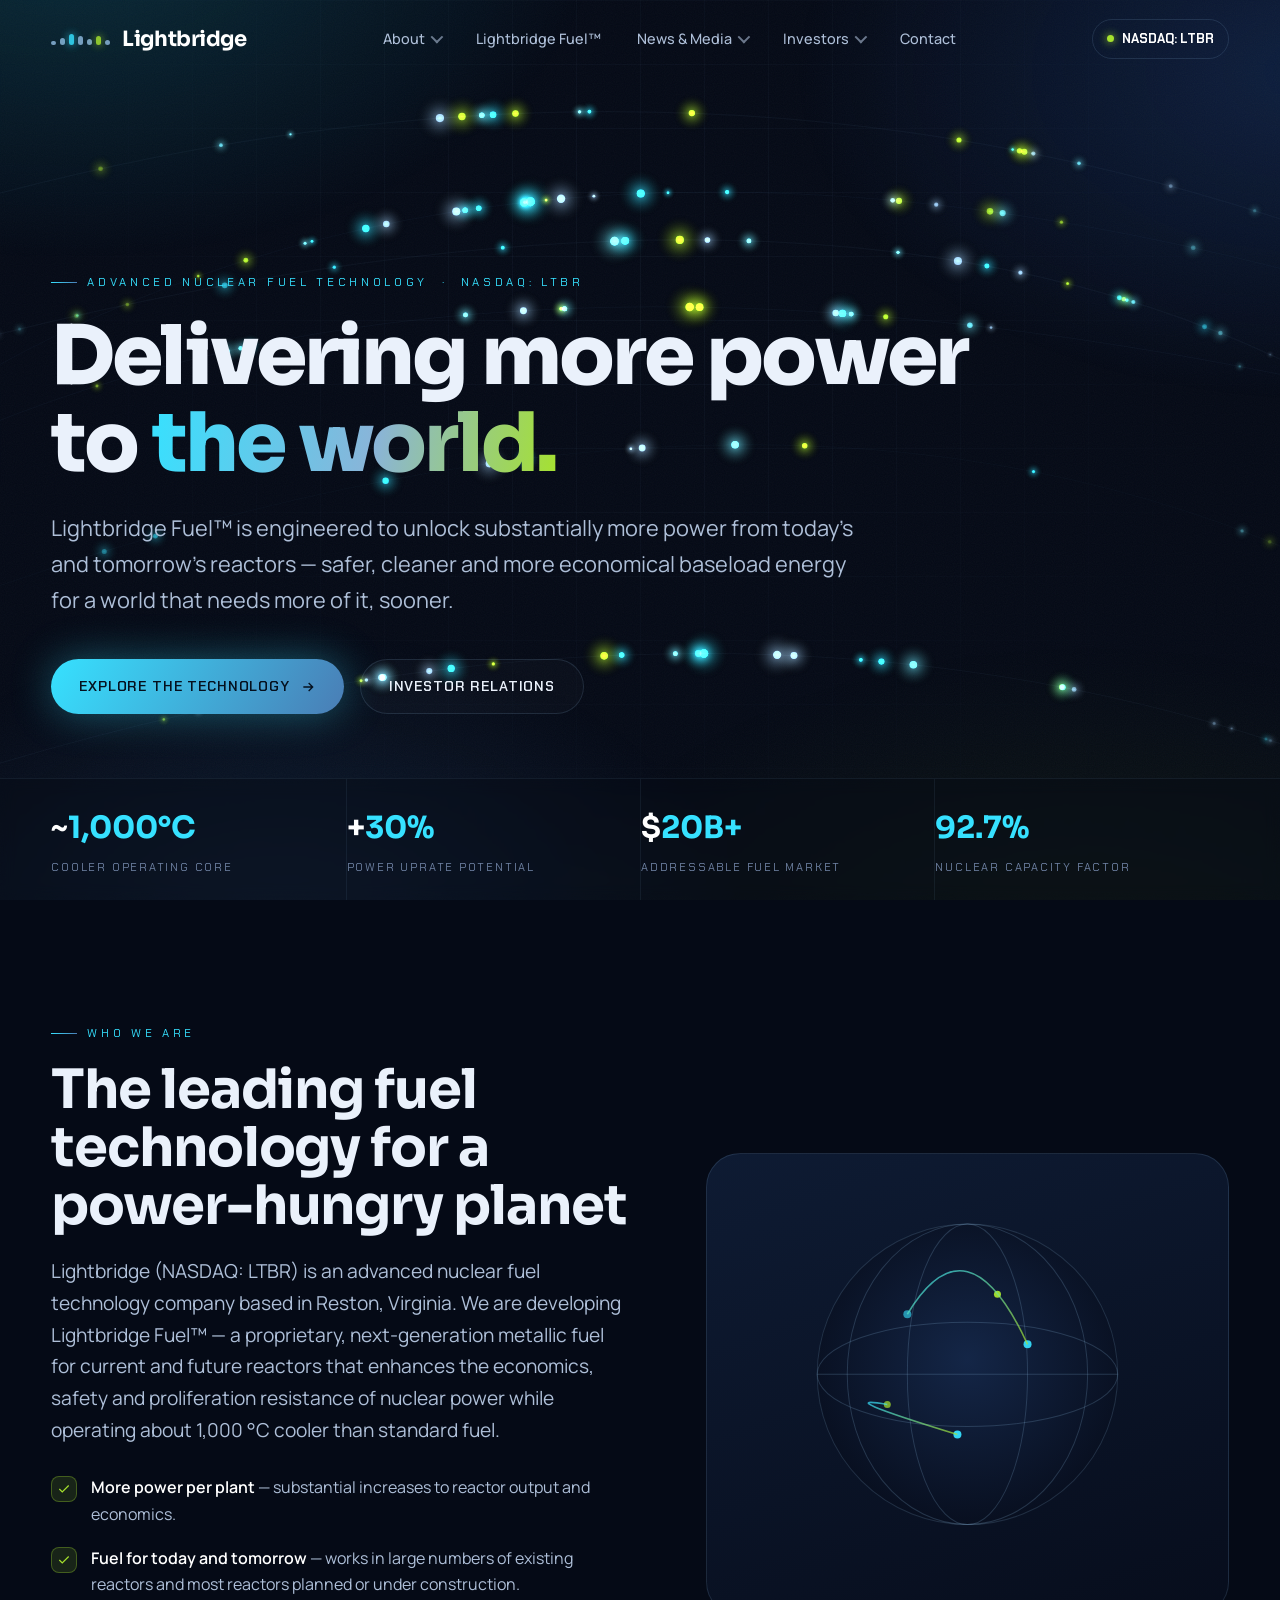
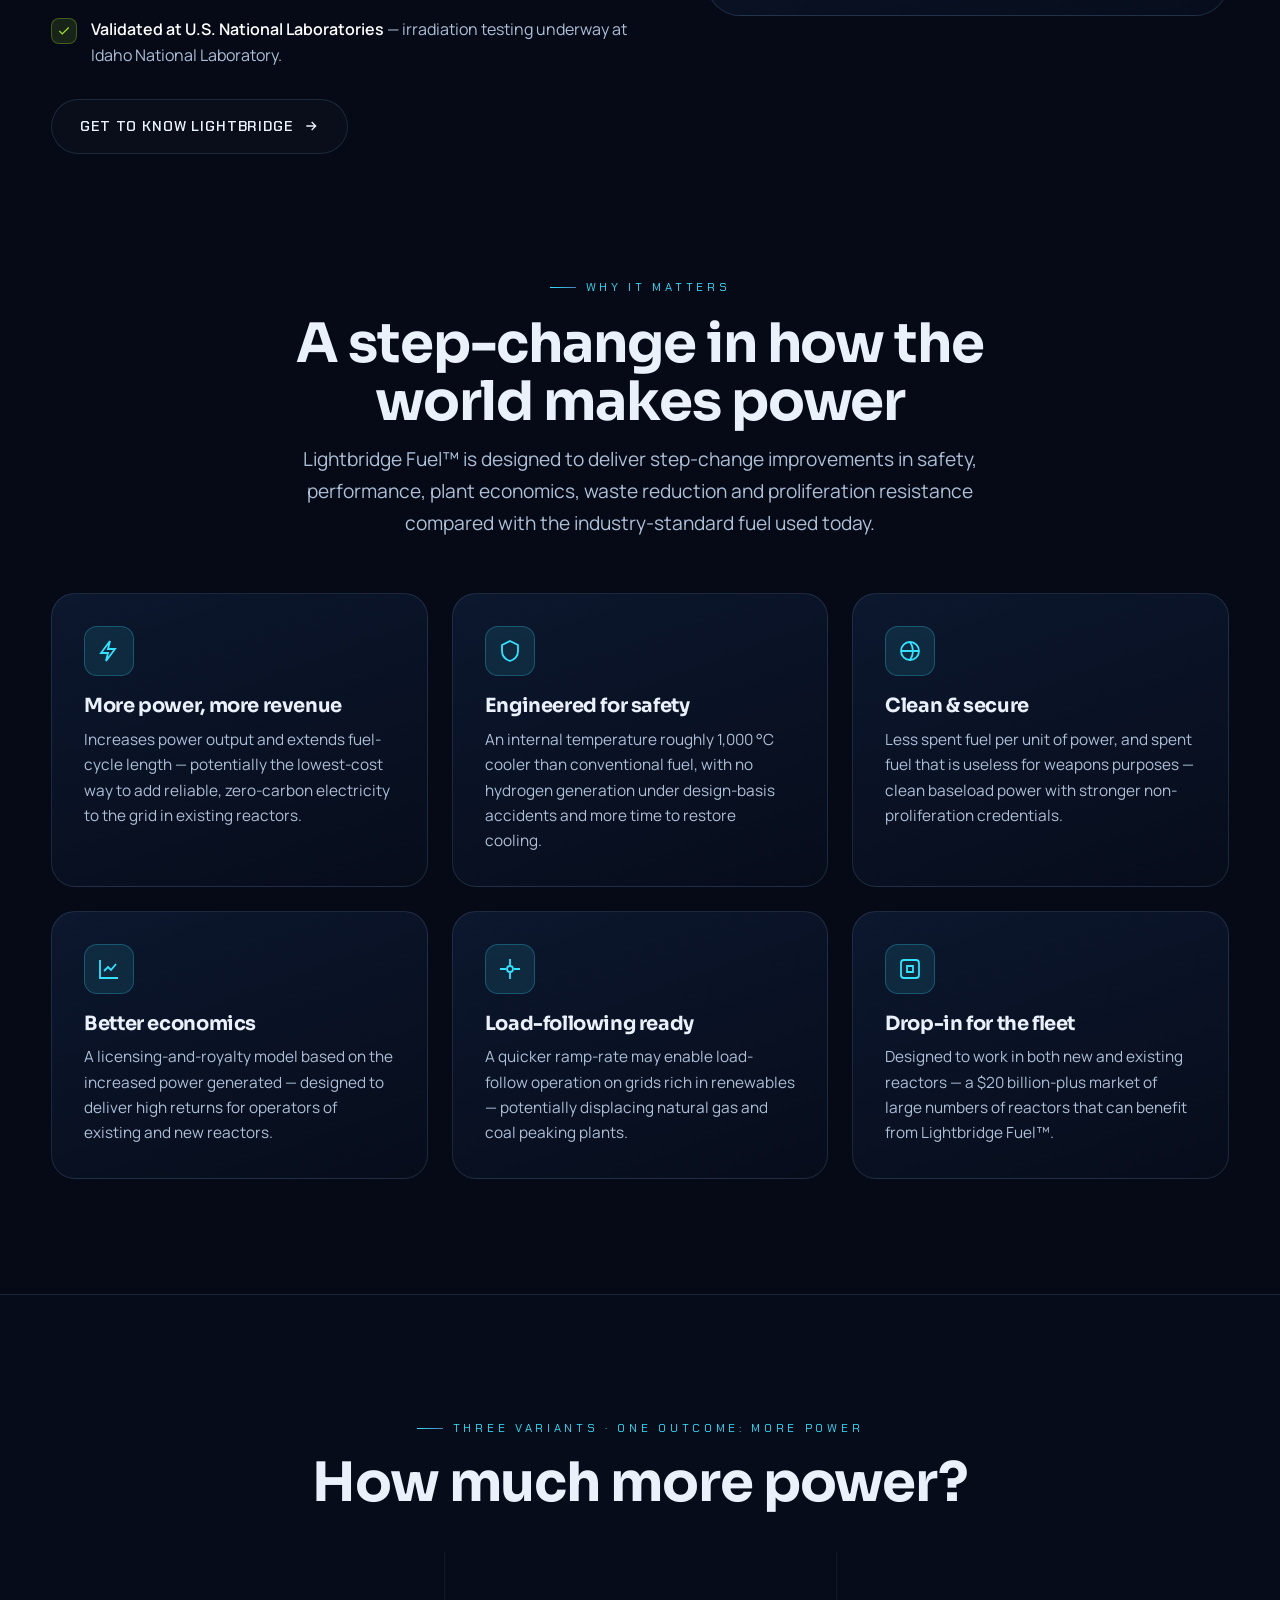
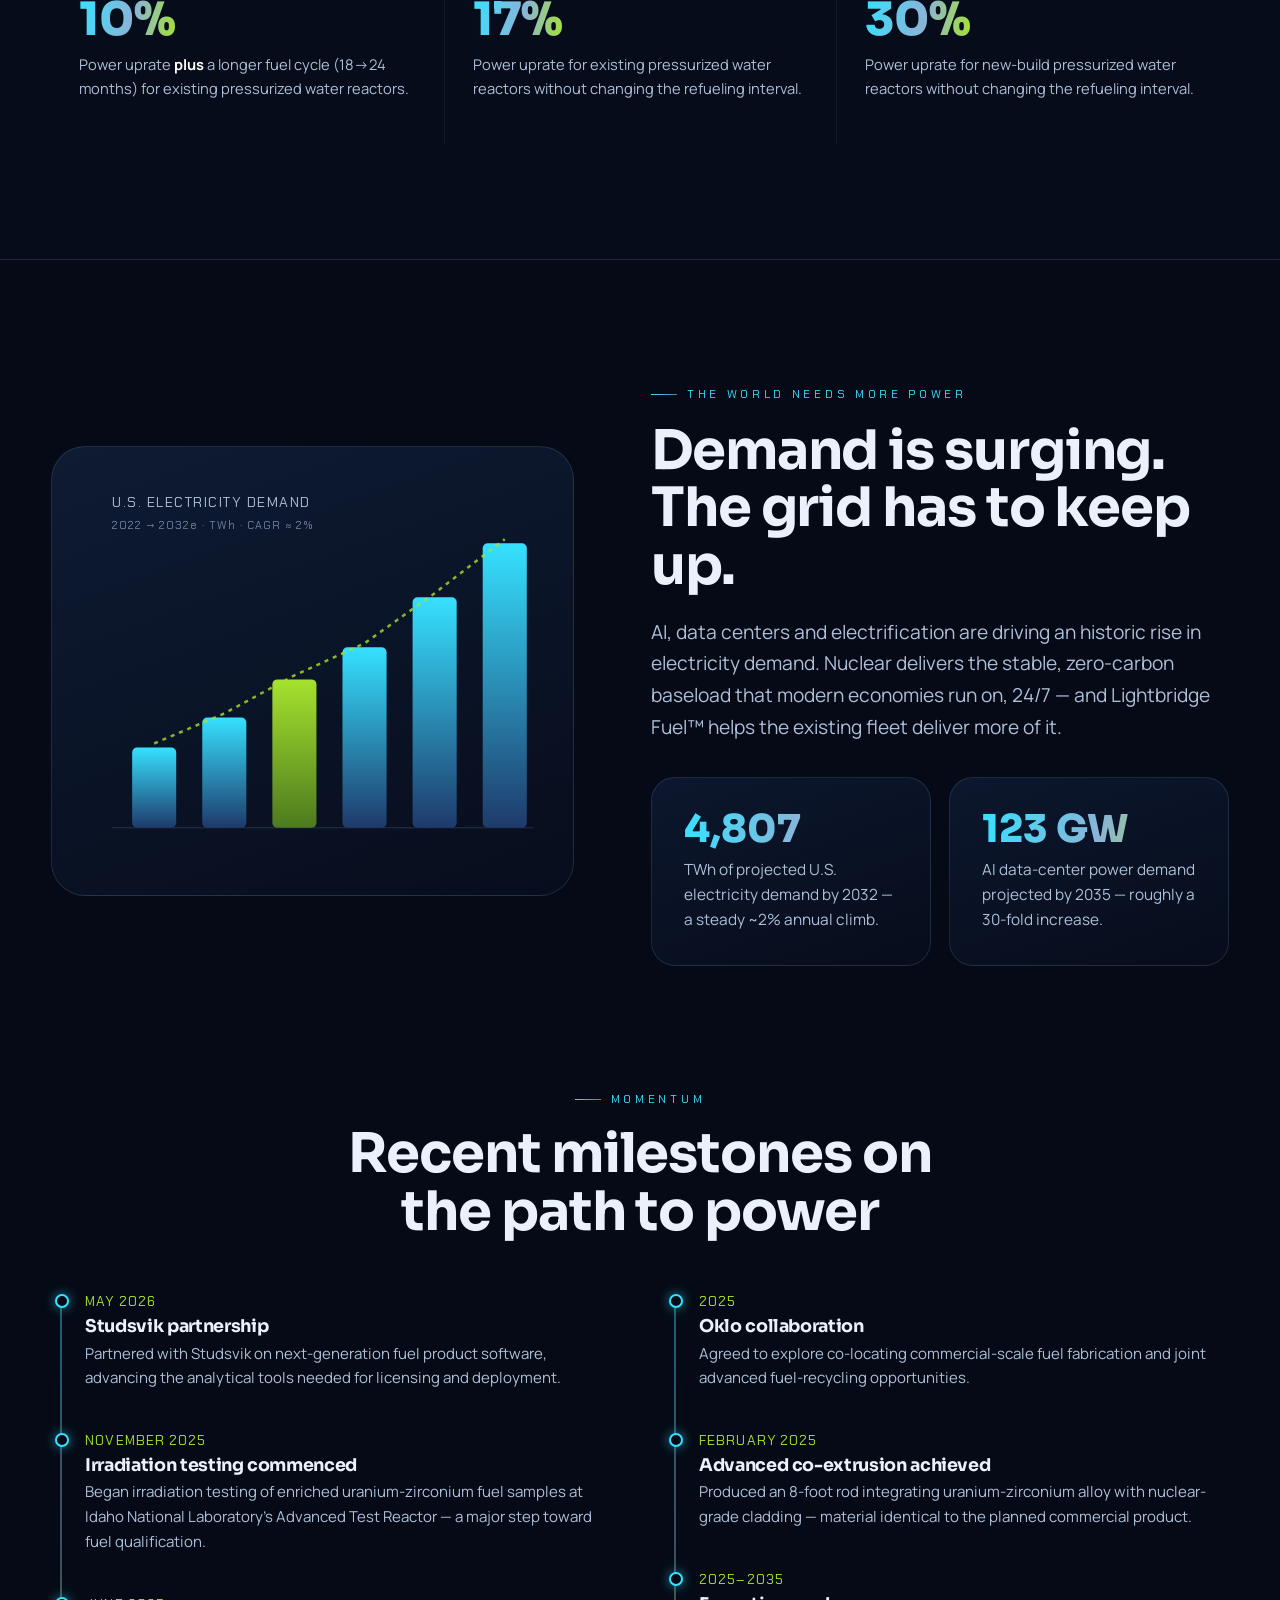
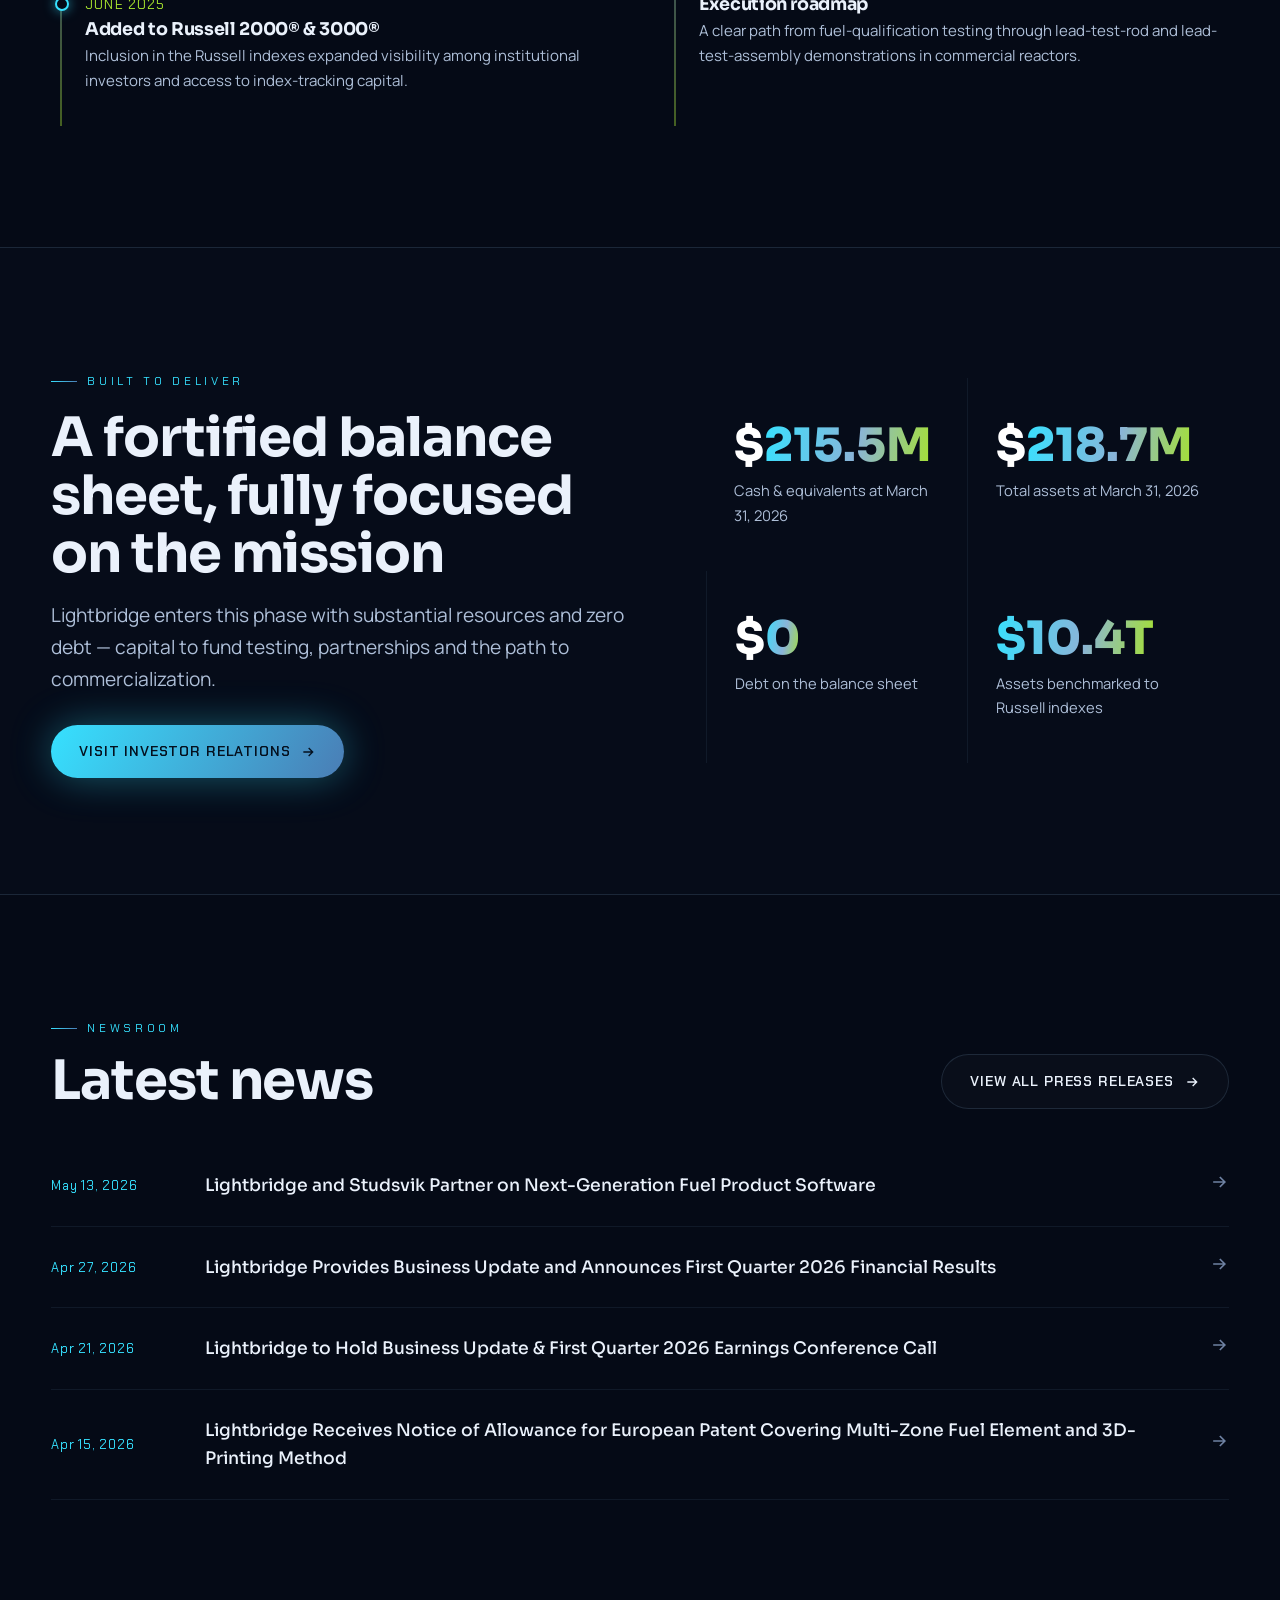
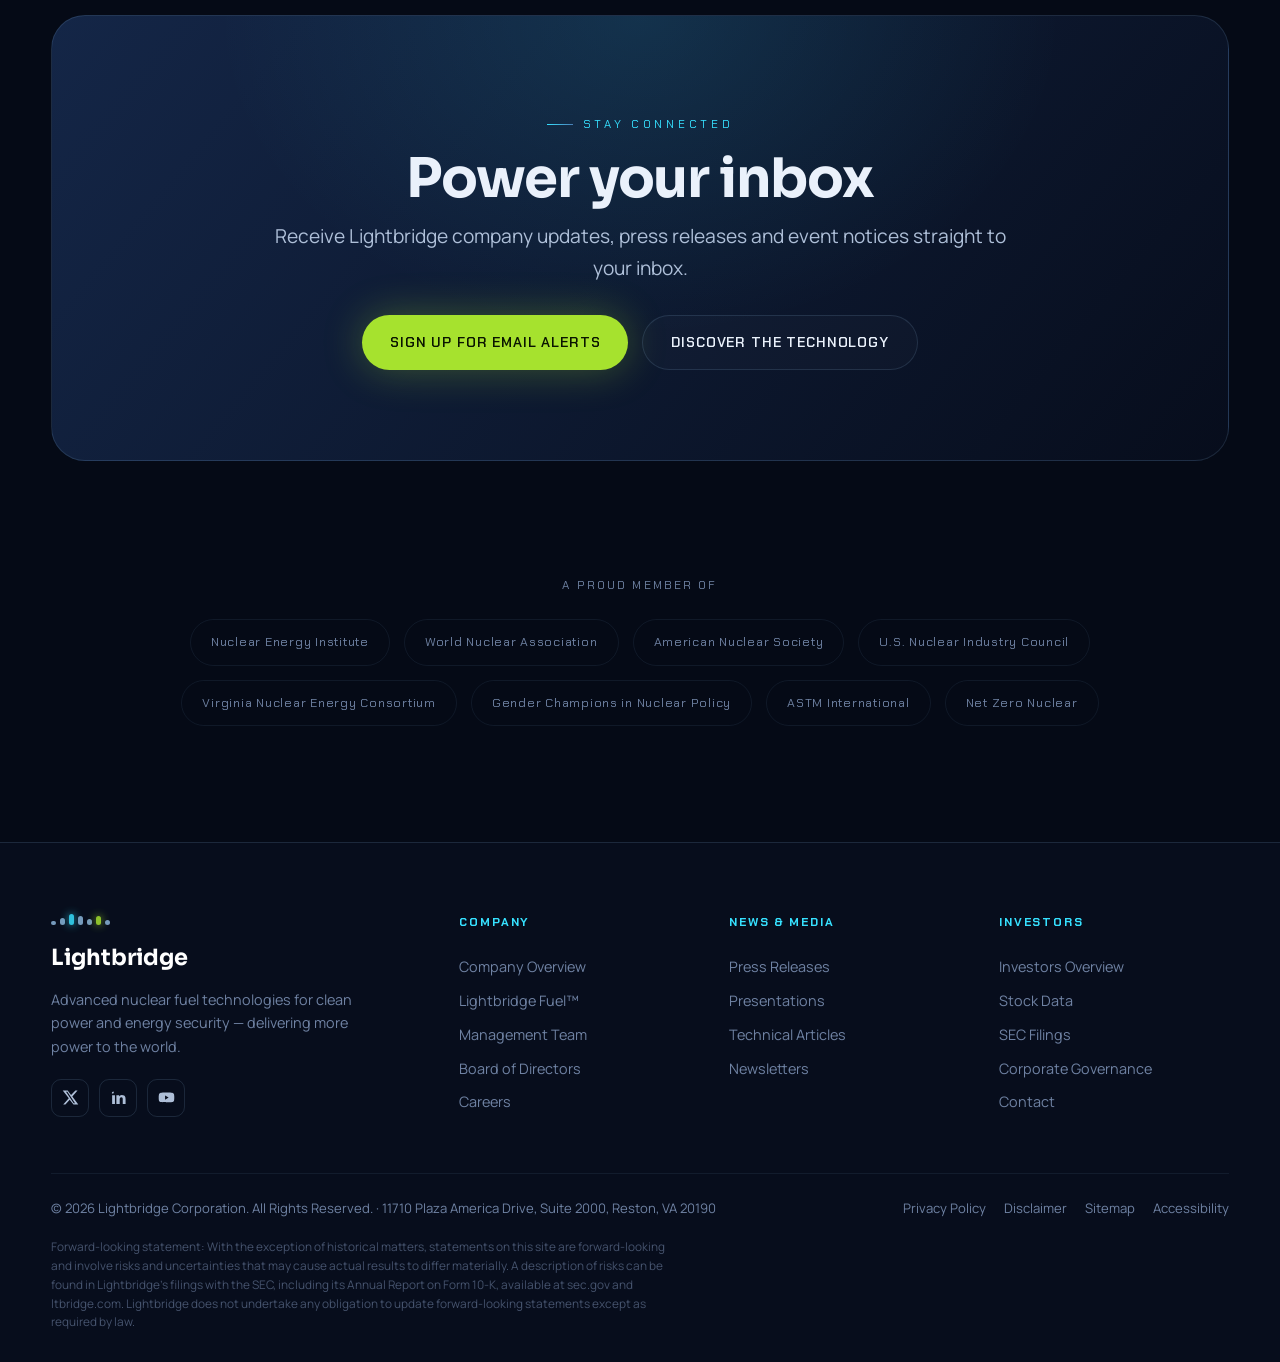
==== index.html @ 24e2cfeb "Add files via upload" ====
<!DOCTYPE html>
<html lang="en">
<head>
<meta charset="UTF-8">
<meta name="viewport" content="width=device-width, initial-scale=1.0">
<title>Lightbridge Corporation (NASDAQ: LTBR) — Delivering More Power to the World</title>
<meta name="description" content="Lightbridge is pioneering advanced nuclear fuel technology that delivers more power, safely and economically — bringing reliable, zero-carbon energy to a power-hungry world.">
<link rel="stylesheet" href="assets/css/style.css">
</head>
<body>
<div class="bg-atmos"></div><div class="grain"></div>

<!-- ===== HEADER ===== -->
<header class="site-header">
  <div class="shell nav">
    <a class="brand" href="index.html" aria-label="Lightbridge home">
      <span class="mark"><span class="dots"><span></span><span></span><span></span><span></span><span></span><span></span><span></span></span></span>
      <span class="word">Lightbridge</span>
    </a>
    <nav><ul class="menu">
      <li class="has"><span>About <i class="caret"></i></span>
        <div class="dropdown">
          <a href="about.html">Company Overview</a>
          <a href="leadership.html">Management Team</a>
          <a href="leadership.html#board">Board of Directors</a>
          <a href="leadership.html#advisors">Senior Advisors</a>
          <a href="contact.html#careers">Careers</a>
        </div>
      </li>
      <li><a href="lightbridge-fuel.html">Lightbridge&nbsp;Fuel™</a></li>
      <li class="has"><span>News &amp; Media <i class="caret"></i></span>
        <div class="dropdown">
          <a href="news-media.html">Press Releases</a>
          <a href="news-media.html#presentations">Presentations</a>
          <a href="news-media.html#technical">Technical Articles</a>
          <a href="news-media.html#newsletters">Newsletters</a>
          <a href="https://www.youtube.com/@lightbridgecorporation" target="_blank" rel="noopener">Videos</a>
        </div>
      </li>
      <li class="has"><span>Investors <i class="caret"></i></span>
        <div class="dropdown">
          <a href="investors.html">Investors Overview</a>
          <a href="investors.html#news-events">News &amp; Events</a>
          <a href="investors.html#company-info">Company Information</a>
          <a href="investors.html#financials">Financial Information</a>
          <a href="investors.html#stock">Stock Data</a>
          <a href="investors.html#sec">SEC Filings</a>
          <a href="investors.html#faq">FAQ</a>
          <a href="investors.html#governance">Corporate Governance</a>
        </div>
      </li>
      <li><a href="contact.html">Contact</a></li>
    </ul></nav>
    <div class="nav-cta">
      <a class="ticker-pill" href="investors.html#stock"><span class="dot"></span> <b>NASDAQ: LTBR</b></a>
      <button class="burger" aria-label="Menu"><span></span><span></span><span></span></button>
    </div>
  </div>
</header>

<!-- ===== MOBILE DRAWER ===== -->
<div class="drawer">
  <div class="sub">Company</div>
  <a href="about.html">About</a>
  <a href="lightbridge-fuel.html">Lightbridge Fuel™</a>
  <a href="leadership.html">Leadership</a>
  <div class="sub">News &amp; Investors</div>
  <a href="news-media.html">News &amp; Media</a>
  <a href="investors.html">Investors</a>
  <a href="contact.html">Contact</a>
</div>

<!-- ===== HERO ===== -->
<section class="hero">
  <canvas id="energy-canvas"></canvas>
  <div class="shell">
    <div class="hero-content">
      <span class="eyebrow reveal">Advanced Nuclear Fuel Technology &nbsp;·&nbsp; NASDAQ: LTBR</span>
      <h1 class="h-xl reveal" data-d="1">Delivering more power<br>to <span class="grad-text">the world.</span></h1>
      <p class="lead reveal" data-d="2">Lightbridge Fuel™ is engineered to unlock substantially more power from today's and tomorrow's reactors — safer, cleaner and more economical baseload energy for a world that needs more of it, sooner.</p>
      <div class="hero-cta reveal" data-d="3">
        <a class="btn btn-primary" href="lightbridge-fuel.html">Explore the technology
          <svg viewBox="0 0 24 24" fill="none" stroke="currentColor" stroke-width="2"><path d="M5 12h14M13 6l6 6-6 6"/></svg></a>
        <a class="btn btn-ghost" href="investors.html">Investor relations</a>
      </div>
    </div>
  </div>
  <div class="hero-strip">
    <div class="shell">
      <div class="cell reveal"><div class="num">~<span data-count="1000" data-suf="°C">0</span></div><div class="lbl">Cooler operating core</div></div>
      <div class="cell reveal" data-d="1"><div class="num">+<span data-count="30" data-suf="%">0</span></div><div class="lbl">Power uprate potential</div></div>
      <div class="cell reveal" data-d="2"><div class="num">$<span data-count="20" data-suf="B+">0</span></div><div class="lbl">Addressable fuel market</div></div>
      <div class="cell reveal" data-d="3"><div class="num"><span data-count="92.7" data-suf="%">0</span></div><div class="lbl">Nuclear capacity factor</div></div>
    </div>
  </div>
</section>

<!-- ===== INTRO ===== -->
<section class="section">
  <div class="shell">
    <div class="feature">
      <div class="reveal">
        <span class="eyebrow">Who we are</span>
        <h2 class="h-lg" style="margin:18px 0 22px">The leading fuel technology for a power-hungry planet</h2>
        <p class="lead">Lightbridge (NASDAQ: LTBR) is an advanced nuclear fuel technology company based in Reston, Virginia. We are developing Lightbridge Fuel™ — a proprietary, next-generation metallic fuel for current and future reactors that enhances the economics, safety and proliferation resistance of nuclear power while operating about 1,000&nbsp;°C cooler than standard fuel.</p>
        <ul class="bullets">
          <li><span class="b-ico"><svg viewBox="0 0 24 24" fill="none" stroke="currentColor" stroke-width="2"><path d="M20 6L9 17l-5-5"/></svg></span><span><b>More power per plant</b> — substantial increases to reactor output and economics.</span></li>
          <li><span class="b-ico"><svg viewBox="0 0 24 24" fill="none" stroke="currentColor" stroke-width="2"><path d="M20 6L9 17l-5-5"/></svg></span><span><b>Fuel for today and tomorrow</b> — works in large numbers of existing reactors and most reactors planned or under construction.</span></li>
          <li><span class="b-ico"><svg viewBox="0 0 24 24" fill="none" stroke="currentColor" stroke-width="2"><path d="M20 6L9 17l-5-5"/></svg></span><span><b>Validated at U.S. National Laboratories</b> — irradiation testing underway at Idaho National Laboratory.</span></li>
        </ul>
        <a class="btn btn-ghost" href="about.html" style="margin-top:30px">Get to know Lightbridge
          <svg viewBox="0 0 24 24" fill="none" stroke="currentColor" stroke-width="2"><path d="M5 12h14M13 6l6 6-6 6"/></svg></a>
      </div>
      <div class="visual reveal" data-d="2" aria-hidden="true">
        <svg viewBox="0 0 520 460" style="width:100%;height:100%;display:block">
          <defs>
            <radialGradient id="globe" cx="50%" cy="45%" r="60%">
              <stop offset="0" stop-color="#142647"/><stop offset="1" stop-color="#070D1C"/>
            </radialGradient>
            <linearGradient id="ring" x1="0" y1="0" x2="1" y2="1">
              <stop offset="0" stop-color="#36E1FF"/><stop offset="1" stop-color="#A6E22E"/>
            </linearGradient>
          </defs>
          <circle cx="260" cy="220" r="150" fill="url(#globe)" stroke="rgba(138,180,216,.18)"/>
          <g stroke="rgba(138,180,216,.22)" fill="none" stroke-width="1">
            <ellipse cx="260" cy="220" rx="150" ry="52"/>
            <ellipse cx="260" cy="220" rx="120" ry="150"/>
            <ellipse cx="260" cy="220" rx="60" ry="150"/>
            <line x1="110" y1="220" x2="410" y2="220"/>
          </g>
          <g fill="#36E1FF">
            <circle cx="200" cy="160" r="4"><animate attributeName="opacity" values="1;.3;1" dur="2.5s" repeatCount="indefinite"/></circle>
            <circle cx="320" cy="190" r="4"><animate attributeName="opacity" values=".4;1;.4" dur="3s" repeatCount="indefinite"/></circle>
            <circle cx="250" cy="280" r="4"><animate attributeName="opacity" values="1;.4;1" dur="2.2s" repeatCount="indefinite"/></circle>
          </g>
          <g fill="#A6E22E">
            <circle cx="290" cy="140" r="3.5"><animate attributeName="opacity" values=".4;1;.4" dur="2.8s" repeatCount="indefinite"/></circle>
            <circle cx="180" cy="250" r="3.5"><animate attributeName="opacity" values="1;.3;1" dur="2.4s" repeatCount="indefinite"/></circle>
          </g>
          <path d="M200 160 Q260 60 320 190" stroke="url(#ring)" stroke-width="1.6" fill="none" opacity=".7"/>
          <path d="M250 280 Q120 240 180 250" stroke="url(#ring)" stroke-width="1.6" fill="none" opacity=".7"/>
        </svg>
      </div>
    </div>
  </div>
</section>

<!-- ===== WHY / VALUE PROPS ===== -->
<section class="section" style="padding-top:0">
  <div class="shell">
    <div class="center reveal" style="max-width:760px;margin-inline:auto">
      <span class="eyebrow">Why it matters</span>
      <h2 class="h-lg" style="margin:18px 0 14px">A step-change in how the world makes power</h2>
      <p class="lead">Lightbridge Fuel™ is designed to deliver step-change improvements in safety, performance, plant economics, waste reduction and proliferation resistance compared with the industry-standard fuel used today.</p>
    </div>
    <div class="grid g-3" style="margin-top:54px">
      <div class="card reveal">
        <div class="ico"><svg viewBox="0 0 24 24" fill="none" stroke="currentColor" stroke-width="1.8"><path d="M13 2L4 14h7l-2 8 9-12h-7l2-8z"/></svg></div>
        <h3>More power, more revenue</h3>
        <p>Increases power output and extends fuel-cycle length — potentially the lowest-cost way to add reliable, zero-carbon electricity to the grid in existing reactors.</p>
      </div>
      <div class="card reveal" data-d="1">
        <div class="ico"><svg viewBox="0 0 24 24" fill="none" stroke="currentColor" stroke-width="1.8"><path d="M12 2l8 4v6c0 5-3.4 8.4-8 10-4.6-1.6-8-5-8-10V6z"/></svg></div>
        <h3>Engineered for safety</h3>
        <p>An internal temperature roughly 1,000&nbsp;°C cooler than conventional fuel, with no hydrogen generation under design-basis accidents and more time to restore cooling.</p>
      </div>
      <div class="card reveal" data-d="2">
        <div class="ico"><svg viewBox="0 0 24 24" fill="none" stroke="currentColor" stroke-width="1.8"><path d="M3 12a9 9 0 1018 0 9 9 0 00-18 0z"/><path d="M3 12h18M12 3a15 15 0 010 18"/></svg></div>
        <h3>Clean &amp; secure</h3>
        <p>Less spent fuel per unit of power, and spent fuel that is useless for weapons purposes — clean baseload power with stronger non-proliferation credentials.</p>
      </div>
      <div class="card reveal">
        <div class="ico"><svg viewBox="0 0 24 24" fill="none" stroke="currentColor" stroke-width="1.8"><path d="M3 3v18h18"/><path d="M7 14l4-4 3 3 5-6"/></svg></div>
        <h3>Better economics</h3>
        <p>A licensing-and-royalty model based on the increased power generated — designed to deliver high returns for operators of existing and new reactors.</p>
      </div>
      <div class="card reveal" data-d="1">
        <div class="ico"><svg viewBox="0 0 24 24" fill="none" stroke="currentColor" stroke-width="1.8"><path d="M12 2v6m0 8v6M2 12h6m8 0h6"/><circle cx="12" cy="12" r="3"/></svg></div>
        <h3>Load-following ready</h3>
        <p>A quicker ramp-rate may enable load-follow operation on grids rich in renewables — potentially displacing natural gas and coal peaking plants.</p>
      </div>
      <div class="card reveal" data-d="2">
        <div class="ico"><svg viewBox="0 0 24 24" fill="none" stroke="currentColor" stroke-width="1.8"><rect x="3" y="3" width="18" height="18" rx="3"/><path d="M9 9h6v6H9z"/></svg></div>
        <h3>Drop-in for the fleet</h3>
        <p>Designed to work in both new and existing reactors — a $20&nbsp;billion-plus market of large numbers of reactors that can benefit from Lightbridge Fuel™.</p>
      </div>
    </div>
  </div>
</section>

<!-- ===== POWER UPRATE VARIANTS ===== -->
<section class="section statband">
  <div class="shell">
    <div class="center reveal" style="margin-bottom:40px">
      <span class="eyebrow">Three variants · one outcome: more power</span>
      <h2 class="h-lg" style="margin-top:16px">How much more power?</h2>
    </div>
    <div class="grid g-3">
      <div class="cell reveal"><div class="num"><span data-count="10" data-suf="%">0</span></div><div class="lbl">Power uprate <b style="color:#fff">plus</b> a longer fuel cycle (18→24 months) for existing pressurized water reactors.</div></div>
      <div class="cell reveal" data-d="1"><div class="num"><span data-count="17" data-suf="%">0</span></div><div class="lbl">Power uprate for existing pressurized water reactors without changing the refueling interval.</div></div>
      <div class="cell reveal" data-d="2"><div class="num"><span data-count="30" data-suf="%">0</span></div><div class="lbl">Power uprate for new-build pressurized water reactors without changing the refueling interval.</div></div>
    </div>
  </div>
</section>

<!-- ===== DEMAND ===== -->
<section class="section">
  <div class="shell">
    <div class="feature rev">
      <div class="reveal">
        <span class="eyebrow">The world needs more power</span>
        <h2 class="h-lg" style="margin:18px 0 22px">Demand is surging. The grid has to keep up.</h2>
        <p class="lead">AI, data centers and electrification are driving an historic rise in electricity demand. Nuclear delivers the stable, zero-carbon baseload that modern economies run on, 24/7 — and Lightbridge Fuel™ helps the existing fleet deliver more of it.</p>
        <div class="grid g-2" style="margin-top:34px;gap:18px">
          <div class="card reveal"><div class="kpi"><span data-count="4807">0</span></div><p style="margin-top:8px">TWh of projected U.S. electricity demand by 2032 — a steady ~2% annual climb.</p></div>
          <div class="card reveal" data-d="1"><div class="kpi"><span data-count="123" data-suf=" GW">0</span></div><p style="margin-top:8px">AI data-center power demand projected by 2035 — roughly a 30-fold increase.</p></div>
        </div>
      </div>
      <div class="visual reveal" data-d="1" aria-hidden="true">
        <svg viewBox="0 0 520 440" style="width:100%;height:100%">
          <defs><linearGradient id="bar" x1="0" y1="1" x2="0" y2="0">
            <stop offset="0" stop-color="#1E3A6B"/><stop offset="1" stop-color="#36E1FF"/></linearGradient>
            <linearGradient id="barG" x1="0" y1="1" x2="0" y2="0">
            <stop offset="0" stop-color="#4d7a1f"/><stop offset="1" stop-color="#A6E22E"/></linearGradient></defs>
          <line x1="60" y1="380" x2="480" y2="380" stroke="rgba(138,180,216,.2)"/>
          <g>
            <rect x="80"  y="300" width="44" height="80"  rx="5" fill="url(#bar)"/>
            <rect x="150" y="270" width="44" height="110" rx="5" fill="url(#bar)"/>
            <rect x="220" y="232" width="44" height="148" rx="5" fill="url(#barG)"/>
            <rect x="290" y="200" width="44" height="180" rx="5" fill="url(#bar)"/>
            <rect x="360" y="150" width="44" height="230" rx="5" fill="url(#bar)"/>
            <rect x="430" y="96"  width="44" height="284" rx="5" fill="url(#bar)"/>
          </g>
          <path d="M102 296 L172 266 L242 228 L312 196 L382 146 L452 92" fill="none" stroke="#A6E22E" stroke-width="2.5" stroke-dasharray="4 5" opacity=".8"/>
          <text x="60" y="60" fill="#AEBFD8" font-family="Chakra Petch" font-size="14" letter-spacing="1.5">U.S. ELECTRICITY DEMAND</text>
          <text x="60" y="82" fill="#6F82A3" font-family="Chakra Petch" font-size="11" letter-spacing="1">2022 → 2032e · TWh · CAGR ≈ 2%</text>
        </svg>
      </div>
    </div>
  </div>
</section>

<!-- ===== MILESTONES ===== -->
<section class="section" style="padding-top:0">
  <div class="shell">
    <div class="center reveal" style="margin-bottom:50px;max-width:680px;margin-inline:auto">
      <span class="eyebrow">Momentum</span>
      <h2 class="h-lg" style="margin-top:16px">Recent milestones on the path to power</h2>
    </div>
    <div class="grid g-2" style="gap:50px">
      <div class="timeline reveal">
        <div class="tl-item"><div class="yr">MAY 2026</div><h4>Studsvik partnership</h4><p>Partnered with Studsvik on next-generation fuel product software, advancing the analytical tools needed for licensing and deployment.</p></div>
        <div class="tl-item"><div class="yr">NOVEMBER 2025</div><h4>Irradiation testing commenced</h4><p>Began irradiation testing of enriched uranium-zirconium fuel samples at Idaho National Laboratory's Advanced Test Reactor — a major step toward fuel qualification.</p></div>
        <div class="tl-item"><div class="yr">JUNE 2025</div><h4>Added to Russell 2000® &amp; 3000®</h4><p>Inclusion in the Russell indexes expanded visibility among institutional investors and access to index-tracking capital.</p></div>
      </div>
      <div class="timeline reveal" data-d="1">
        <div class="tl-item"><div class="yr">2025</div><h4>Oklo collaboration</h4><p>Agreed to explore co-locating commercial-scale fuel fabrication and joint advanced fuel-recycling opportunities.</p></div>
        <div class="tl-item"><div class="yr">FEBRUARY 2025</div><h4>Advanced co-extrusion achieved</h4><p>Produced an 8-foot rod integrating uranium-zirconium alloy with nuclear-grade cladding — material identical to the planned commercial product.</p></div>
        <div class="tl-item"><div class="yr">2025–2035</div><h4>Execution roadmap</h4><p>A clear path from fuel-qualification testing through lead-test-rod and lead-test-assembly demonstrations in commercial reactors.</p></div>
      </div>
    </div>
  </div>
</section>

<!-- ===== FINANCIAL STRENGTH ===== -->
<section class="section statband">
  <div class="shell">
    <div class="feature" style="align-items:center">
      <div class="reveal">
        <span class="eyebrow">Built to deliver</span>
        <h2 class="h-lg" style="margin:18px 0 18px">A fortified balance sheet, fully focused on the mission</h2>
        <p class="lead">Lightbridge enters this phase with substantial resources and zero debt — capital to fund testing, partnerships and the path to commercialization.</p>
        <a class="btn btn-primary" href="investors.html" style="margin-top:30px">Visit investor relations
          <svg viewBox="0 0 24 24" fill="none" stroke="currentColor" stroke-width="2"><path d="M5 12h14M13 6l6 6-6 6"/></svg></a>
      </div>
      <div class="grid g-2 reveal" data-d="1" style="gap:0">
        <div class="cell"><div class="num">$<span data-count="215.7" data-suf="M">0</span></div><div class="lbl">Cash &amp; equivalents at March 31, 2026</div></div>
        <div class="cell"><div class="num">$<span data-count="218.9" data-suf="M">0</span></div><div class="lbl">Total assets at March 31, 2026</div></div>
        <div class="cell"><div class="num">$<span data-count="0">0</span></div><div class="lbl">Debt on the balance sheet</div></div>
        <div class="cell"><div class="num"><span data-count="10.6" data-pre="$" data-suf="T">0</span></div><div class="lbl">Assets benchmarked to Russell indexes</div></div>
      </div>
    </div>
  </div>
</section>

<!-- ===== LATEST NEWS ===== -->
<section class="section">
  <div class="shell">
    <div style="display:flex;justify-content:space-between;align-items:flex-end;flex-wrap:wrap;gap:20px" class="reveal">
      <div><span class="eyebrow">Newsroom</span><h2 class="h-lg" style="margin-top:14px">Latest news</h2></div>
      <a class="btn btn-ghost" href="news-media.html">View all press releases
        <svg viewBox="0 0 24 24" fill="none" stroke="currentColor" stroke-width="2"><path d="M5 12h14M13 6l6 6-6 6"/></svg></a>
    </div>
    <div style="margin-top:36px" class="reveal">
      <a class="news-row" href="news-media.html"><span class="date">May 13, 2026</span><span class="title">Lightbridge and Studsvik Partner on Next-Generation Fuel Product Software</span><span class="arrow"><svg width="20" height="20" viewBox="0 0 24 24" fill="none" stroke="currentColor" stroke-width="2"><path d="M5 12h14M13 6l6 6-6 6"/></svg></span></a>
      <a class="news-row" href="news-media.html"><span class="date">Apr 27, 2026</span><span class="title">Lightbridge Provides Business Update and Announces First Quarter 2026 Financial Results</span><span class="arrow"><svg width="20" height="20" viewBox="0 0 24 24" fill="none" stroke="currentColor" stroke-width="2"><path d="M5 12h14M13 6l6 6-6 6"/></svg></span></a>
      <a class="news-row" href="news-media.html"><span class="date">Apr 21, 2026</span><span class="title">Lightbridge to Hold Business Update &amp; First Quarter 2026 Earnings Conference Call</span><span class="arrow"><svg width="20" height="20" viewBox="0 0 24 24" fill="none" stroke="currentColor" stroke-width="2"><path d="M5 12h14M13 6l6 6-6 6"/></svg></span></a>
      <a class="news-row" href="news-media.html"><span class="date">Apr 15, 2026</span><span class="title">Lightbridge Receives Notice of Allowance for European Patent Covering Multi-Zone Fuel Element and 3D-Printing Method</span><span class="arrow"><svg width="20" height="20" viewBox="0 0 24 24" fill="none" stroke="currentColor" stroke-width="2"><path d="M5 12h14M13 6l6 6-6 6"/></svg></span></a>
    </div>
  </div>
</section>

<!-- ===== CTA ===== -->
<section class="section" style="padding-top:0">
  <div class="shell">
    <div class="cta-band reveal">
      <span class="eyebrow" style="justify-content:center">Stay connected</span>
      <h2 class="h-lg" style="margin:16px 0 14px">Power your inbox</h2>
      <p class="lead center" style="margin-inline:auto">Receive Lightbridge company updates, press releases and event notices straight to your inbox.</p>
      <div style="display:flex;gap:14px;justify-content:center;flex-wrap:wrap;margin-top:30px">
        <a class="btn btn-energy" href="investors.html#alerts">Sign up for email alerts</a>
        <a class="btn btn-ghost" href="lightbridge-fuel.html">Discover the technology</a>
      </div>
    </div>
  </div>
</section>

<!-- ===== MEMBERS ===== -->
<section class="section" style="padding-top:0">
  <div class="shell center reveal">
    <p class="muted" style="font-family:var(--font-tech);letter-spacing:.18em;font-size:.74rem;text-transform:uppercase;margin-bottom:24px">A proud member of</p>
    <div class="members">
      <span class="m">Nuclear Energy Institute</span>
      <span class="m">World Nuclear Association</span>
      <span class="m">American Nuclear Society</span>
      <span class="m">U.S. Nuclear Industry Council</span>
      <span class="m">Virginia Nuclear Energy Consortium</span>
      <span class="m">Gender Champions in Nuclear Policy</span>
      <span class="m">ASTM International</span>
      <span class="m">Net Zero Nuclear</span>
    </div>
  </div>
</section>

<!-- ===== FOOTER ===== -->
<footer class="site-footer">
  <div class="shell">
    <div class="foot-grid">
      <div class="foot-brand">
        <span class="brand"><span class="mark"><span class="dots"><span></span><span></span><span></span><span></span><span></span><span></span><span></span></span></span></span>
        <div class="word">Lightbridge</div>
        <p>Advanced nuclear fuel technologies for clean power and energy security — delivering more power to the world.</p>
        <div class="foot-social">
          <a href="https://twitter.com/LightbridgeCorp" target="_blank" rel="noopener" aria-label="X"><svg viewBox="0 0 24 24" fill="currentColor"><path d="M18.9 2H22l-7.4 8.5L23 22h-6.8l-5.3-7-6.1 7H1.7l7.9-9L1 2h7l4.8 6.3L18.9 2zm-2.4 18h1.9L7.6 4H5.6l10.9 16z"/></svg></a>
          <a href="https://www.linkedin.com/company/ltbridge" target="_blank" rel="noopener" aria-label="LinkedIn"><svg viewBox="0 0 24 24" fill="currentColor"><path d="M4.98 3.5A2.5 2.5 0 002.5 6 2.5 2.5 0 005 6 2.5 2.5 0 004.98 3.5zM3 8.98h4V21H3zM9 8.98h3.8v1.64h.05c.53-1 1.83-2.05 3.76-2.05C20.6 8.57 22 10.78 22 14.2V21h-4v-6c0-1.43-.03-3.27-2-3.27-2 0-2.3 1.56-2.3 3.17V21H9z"/></svg></a>
          <a href="https://www.youtube.com/@lightbridgecorporation" target="_blank" rel="noopener" aria-label="YouTube"><svg viewBox="0 0 24 24" fill="currentColor"><path d="M23 12s0-3.2-.4-4.7c-.2-.9-.9-1.6-1.8-1.8C19.2 5 12 5 12 5s-7.2 0-8.8.5c-.9.2-1.6.9-1.8 1.8C1 8.8 1 12 1 12s0 3.2.4 4.7c.2.9.9 1.6 1.8 1.8C4.8 19 12 19 12 19s7.2 0 8.8-.5c.9-.2 1.6-.9 1.8-1.8.4-1.5.4-4.7.4-4.7zM10 15V9l5 3-5 3z"/></svg></a>
        </div>
      </div>
      <div><h5>Company</h5>
        <a href="about.html">Company Overview</a>
        <a href="lightbridge-fuel.html">Lightbridge Fuel™</a>
        <a href="leadership.html">Management Team</a>
        <a href="leadership.html#board">Board of Directors</a>
        <a href="contact.html#careers">Careers</a>
      </div>
      <div><h5>News &amp; Media</h5>
        <a href="news-media.html">Press Releases</a>
        <a href="news-media.html#presentations">Presentations</a>
        <a href="news-media.html#technical">Technical Articles</a>
        <a href="news-media.html#newsletters">Newsletters</a>
      </div>
      <div><h5>Investors</h5>
        <a href="investors.html">Investors Overview</a>
        <a href="investors.html#stock">Stock Data</a>
        <a href="investors.html#sec">SEC Filings</a>
        <a href="investors.html#governance">Corporate Governance</a>
        <a href="contact.html">Contact</a>
      </div>
    </div>
    <div class="foot-bottom">
      <span>© 2026 Lightbridge Corporation. All Rights Reserved. · 11710 Plaza America Drive, Suite 2000, Reston, VA 20190</span>
      <span style="display:flex;gap:18px;flex-wrap:wrap">
        <a href="#">Privacy Policy</a><a href="#">Disclaimer</a><a href="#">Sitemap</a><a href="#">Accessibility</a>
      </span>
    </div>
    <p class="disclaimer">Forward-looking statement: With the exception of historical matters, statements on this site are forward-looking and involve risks and uncertainties that may cause actual results to differ materially. A description of risks can be found in Lightbridge's filings with the SEC, including its Annual Report on Form 10-K, available at sec.gov and ltbridge.com. Lightbridge does not undertake any obligation to update forward-looking statements except as required by law.</p>
  </div>
</footer>

<script src="assets/js/main.js"></script>
</body>
</html>
---- assets/css/style.css ----
/* =================================================================
   LIGHTBRIDGE CORPORATION — Futuristic Redesign
   "Delivering More Power to the World"
   Shared design system
   ================================================================= */

@import url('https://fonts.googleapis.com/css2?family=Sora:wght@300;400;500;600;700;800&family=Manrope:wght@300;400;500;600;700&family=Chakra+Petch:wght@400;500;600;700&display=swap');

/* ---------- Tokens ---------- */
:root{
  /* Brand-derived palette (validated from SIR/Lightbridge standards) */
  --navy-deep:    #050A16;
  --navy-900:     #070D1C;
  --navy-800:     #0A1326;
  --navy-700:     #0E1B33;
  --navy-600:     #142647;
  --navy-500:     #1E3A6B;   /* Dark Navy (brand) */
  --blue-400:     #4A7DB5;   /* Medium Blue (brand) */
  --blue-300:     #8AB4D8;   /* Light Blue (brand) */

  --cyan:         #36E1FF;   /* electric energy */
  --cyan-soft:    #6FEBFF;
  --energy:       #A6E22E;   /* Lightbridge signature green */
  --energy-bright:#C6F94E;

  --text:         #EAF1FB;
  --text-soft:    #AEBFD8;
  --text-mute:    #6F82A3;
  --line:         rgba(138,180,216,.16);
  --line-soft:    rgba(138,180,216,.09);

  --glass:        rgba(13,24,46,.55);
  --glass-strong: rgba(8,15,30,.82);

  --grad-energy:  linear-gradient(100deg,var(--cyan),var(--blue-300) 55%,var(--energy));
  --grad-blue:    linear-gradient(120deg,var(--cyan),var(--blue-400));
  --glow-cyan:    0 0 40px rgba(54,225,255,.35);
  --glow-energy:  0 0 40px rgba(166,226,46,.30);

  --shell: 1240px;
  --r-sm: 10px; --r-md: 16px; --r-lg: 24px; --r-xl: 34px;
  --ease: cubic-bezier(.22,.61,.36,1);

  --font-display: 'Sora', sans-serif;
  --font-body: 'Manrope', sans-serif;
  --font-tech: 'Chakra Petch', sans-serif;
}

/* ---------- Reset ---------- */
*,*::before,*::after{box-sizing:border-box;margin:0;padding:0}
html{scroll-behavior:smooth;-webkit-text-size-adjust:100%}
body{
  font-family:var(--font-body);
  background:var(--navy-deep);
  color:var(--text);
  line-height:1.65;
  overflow-x:hidden;
  -webkit-font-smoothing:antialiased;
}
img{max-width:100%;display:block}
a{color:inherit;text-decoration:none}
ul{list-style:none}
button{font-family:inherit;cursor:pointer;border:none;background:none;color:inherit}
::selection{background:rgba(54,225,255,.28);color:#fff}

/* ---------- Atmosphere / background ---------- */
.bg-atmos{position:fixed;inset:0;z-index:-2;pointer-events:none;overflow:hidden}
.bg-atmos::before{ /* gradient mesh */
  content:"";position:absolute;inset:-20%;
  background:
    radial-gradient(50% 45% at 18% 8%, rgba(54,225,255,.16), transparent 60%),
    radial-gradient(45% 40% at 88% 20%, rgba(30,58,107,.45), transparent 65%),
    radial-gradient(55% 50% at 75% 95%, rgba(166,226,46,.08), transparent 60%),
    radial-gradient(40% 40% at 30% 90%, rgba(74,125,181,.18), transparent 65%);
  filter:saturate(115%);
}
.bg-atmos::after{ /* fine grid */
  content:"";position:absolute;inset:0;
  background-image:
    linear-gradient(rgba(138,180,216,.05) 1px,transparent 1px),
    linear-gradient(90deg,rgba(138,180,216,.05) 1px,transparent 1px);
  background-size:64px 64px;
  mask-image:radial-gradient(circle at 50% 30%,#000 0%,transparent 78%);
}
.grain{position:fixed;inset:0;z-index:-1;pointer-events:none;opacity:.04;
  background-image:url("data:image/svg+xml,%3Csvg xmlns='http://www.w3.org/2000/svg' width='120' height='120'%3E%3Cfilter id='n'%3E%3CfeTurbulence type='fractalNoise' baseFrequency='.9' numOctaves='2'/%3E%3C/filter%3E%3Crect width='100%25' height='100%25' filter='url(%23n)'/%3E%3C/svg%3E");}

/* ---------- Layout helpers ---------- */
.shell{width:min(var(--shell),92vw);margin-inline:auto}
.section{padding:clamp(64px,9vw,128px) 0;position:relative}
.eyebrow{
  font-family:var(--font-tech);font-size:.72rem;letter-spacing:.32em;
  text-transform:uppercase;color:var(--cyan);display:inline-flex;align-items:center;gap:10px;
}
.eyebrow::before{content:"";width:26px;height:1px;background:var(--grad-blue)}
h1,h2,h3,h4{font-family:var(--font-display);font-weight:700;line-height:1.06;letter-spacing:-.02em}
.h-xl{font-size:clamp(2.6rem,6.4vw,5.4rem);font-weight:800;letter-spacing:-.035em}
.h-lg{font-size:clamp(2rem,4.4vw,3.4rem);font-weight:700}
.h-md{font-size:clamp(1.5rem,2.6vw,2.1rem)}
.lead{font-size:clamp(1.05rem,1.5vw,1.28rem);color:var(--text-soft);font-weight:400;max-width:62ch}
.muted{color:var(--text-mute)}
.grad-text{background:var(--grad-energy);-webkit-background-clip:text;background-clip:text;color:transparent}
.center{text-align:center}
.center .lead{margin-inline:auto}

/* ---------- Buttons ---------- */
.btn{
  display:inline-flex;align-items:center;gap:10px;
  font-family:var(--font-tech);font-weight:600;font-size:.88rem;letter-spacing:.06em;
  padding:15px 28px;border-radius:100px;position:relative;transition:.4s var(--ease);
  text-transform:uppercase;
}
.btn svg{width:16px;height:16px;transition:transform .4s var(--ease)}
.btn:hover svg{transform:translateX(4px)}
.btn-primary{background:var(--grad-blue);color:#04101e;box-shadow:var(--glow-cyan)}
.btn-primary:hover{filter:brightness(1.08);box-shadow:0 0 56px rgba(54,225,255,.5);transform:translateY(-2px)}
.btn-ghost{border:1px solid var(--line);color:var(--text);background:rgba(255,255,255,.02)}
.btn-ghost:hover{border-color:var(--cyan);color:#fff;background:rgba(54,225,255,.06)}
.btn-energy{background:var(--energy);color:#0a1500;box-shadow:var(--glow-energy)}
.btn-energy:hover{filter:brightness(1.06);transform:translateY(-2px)}

/* ---------- Header ---------- */
.site-header{position:fixed;top:0;left:0;right:0;z-index:100;transition:.4s var(--ease)}
.site-header.scrolled{background:var(--glass-strong);backdrop-filter:blur(20px);border-bottom:1px solid var(--line-soft)}
.nav{display:flex;align-items:center;justify-content:space-between;height:78px}
.brand{display:flex;align-items:center;gap:12px;z-index:2}
.brand .mark{display:flex;flex-direction:column;gap:5px}
.brand .dots{display:flex;gap:4px;align-items:flex-end;height:12px}
.brand .dots span{width:5px;background:var(--blue-300);border-radius:99px;opacity:.85}
.brand .dots span:nth-child(1){height:4px}
.brand .dots span:nth-child(2){height:7px}
.brand .dots span:nth-child(3){height:11px;background:var(--cyan);box-shadow:0 0 8px var(--cyan)}
.brand .dots span:nth-child(4){height:9px}
.brand .dots span:nth-child(5){height:6px}
.brand .dots span:nth-child(6){height:9px;background:var(--energy);box-shadow:0 0 8px var(--energy)}
.brand .dots span:nth-child(7){height:5px}
.brand .word{font-family:var(--font-display);font-weight:700;font-size:1.32rem;letter-spacing:-.02em;color:#fff}

.menu{display:flex;align-items:center;gap:4px}
.menu>li{position:relative}
.menu>li>a,.menu>li>span{
  display:flex;align-items:center;gap:6px;font-size:.9rem;font-weight:500;
  color:var(--text-soft);padding:12px 16px;border-radius:8px;transition:.25s;cursor:pointer;
}
.menu>li>a:hover,.menu>li>span:hover,.menu>li.active>a{color:#fff}
.menu>li>span::after,.menu>li.has::after{}
.caret{width:9px;height:9px;border-right:2px solid currentColor;border-bottom:2px solid currentColor;transform:rotate(45deg) translateY(-2px);opacity:.6}
.dropdown{
  position:absolute;top:calc(100% + 8px);left:0;min-width:248px;
  background:var(--glass-strong);backdrop-filter:blur(22px);
  border:1px solid var(--line);border-radius:var(--r-md);padding:8px;
  opacity:0;visibility:hidden;transform:translateY(8px);transition:.3s var(--ease);
  box-shadow:0 30px 60px rgba(0,0,0,.5);
}
.menu>li:hover .dropdown{opacity:1;visibility:visible;transform:translateY(0)}
.dropdown a{display:block;padding:10px 14px;font-size:.86rem;color:var(--text-soft);border-radius:8px;transition:.2s}
.dropdown a:hover{background:rgba(54,225,255,.08);color:#fff;padding-left:18px}
.nav-cta{display:flex;align-items:center;gap:14px}
.ticker-pill{
  display:flex;align-items:center;gap:8px;font-family:var(--font-tech);font-size:.8rem;
  padding:8px 14px;border:1px solid var(--line);border-radius:100px;color:var(--text-soft);
}
.ticker-pill b{color:#fff}
.ticker-pill .up{color:var(--energy)}
.ticker-pill .dot{width:7px;height:7px;border-radius:50%;background:var(--energy);box-shadow:0 0 8px var(--energy);animation:pulse 2s infinite}
@keyframes pulse{0%,100%{opacity:1}50%{opacity:.35}}

.burger{display:none;flex-direction:column;gap:5px;padding:8px;z-index:101}
.burger span{width:24px;height:2px;background:#fff;transition:.3s}
.burger.open span:nth-child(1){transform:translateY(7px) rotate(45deg)}
.burger.open span:nth-child(2){opacity:0}
.burger.open span:nth-child(3){transform:translateY(-7px) rotate(-45deg)}

/* ---------- Hero ---------- */
.hero{position:relative;min-height:100vh;display:flex;align-items:center;padding-top:78px;overflow:hidden}
#energy-canvas{position:absolute;inset:0;width:100%;height:100%;z-index:0}
.hero-arc{position:absolute;inset:0;z-index:0;opacity:.9;pointer-events:none}
.hero .shell{position:relative;z-index:2}
.hero-content{max-width:920px}
.hero h1{margin:22px 0 24px}
.hero .lead{font-size:clamp(1.1rem,1.7vw,1.45rem)}
.hero-cta{display:flex;gap:16px;flex-wrap:wrap;margin-top:40px}
.hero-strip{
  position:absolute;bottom:0;left:0;right:0;z-index:2;
  border-top:1px solid var(--line-soft);background:rgba(5,10,22,.4);backdrop-filter:blur(8px);
}
.hero-strip .shell{display:grid;grid-template-columns:repeat(4,1fr);gap:0}
.hero-strip .cell{padding:24px 0;border-left:1px solid var(--line-soft)}
.hero-strip .cell:first-child{border-left:none}
.hero-strip .num{font-family:var(--font-display);font-weight:700;font-size:clamp(1.5rem,2.4vw,2.2rem);color:#fff}
.hero-strip .num span{color:var(--cyan)}
.hero-strip .lbl{font-family:var(--font-tech);font-size:.7rem;letter-spacing:.16em;text-transform:uppercase;color:var(--text-mute);margin-top:4px}

/* ---------- Page hero (interior) ---------- */
.page-hero{position:relative;padding:160px 0 70px;overflow:hidden}
.page-hero .eyebrow{margin-bottom:18px}
.page-hero h1{font-size:clamp(2.4rem,5vw,4rem);font-weight:800;letter-spacing:-.035em}
.page-hero .lead{margin-top:20px}
.page-hero .glowline{position:absolute;left:0;right:0;bottom:0;height:1px;background:var(--grad-energy);opacity:.5}

/* ---------- Cards / grids ---------- */
.grid{display:grid;gap:24px}
.g-2{grid-template-columns:repeat(2,1fr)}
.g-3{grid-template-columns:repeat(3,1fr)}
.g-4{grid-template-columns:repeat(4,1fr)}
.card{
  background:linear-gradient(160deg,rgba(20,38,71,.5),rgba(8,15,30,.55));
  border:1px solid var(--line);border-radius:var(--r-lg);padding:32px;
  position:relative;overflow:hidden;transition:.45s var(--ease);
}
.card::after{content:"";position:absolute;inset:0;border-radius:inherit;
  background:radial-gradient(120% 80% at 0% 0%,rgba(54,225,255,.1),transparent 50%);opacity:0;transition:.45s}
.card:hover{transform:translateY(-6px);border-color:rgba(54,225,255,.4)}
.card:hover::after{opacity:1}
.card .ico{width:50px;height:50px;border-radius:13px;display:grid;place-items:center;margin-bottom:20px;
  background:rgba(54,225,255,.1);border:1px solid rgba(54,225,255,.25)}
.card .ico svg{width:24px;height:24px;stroke:var(--cyan)}
.card h3{font-size:1.22rem;margin-bottom:10px}
.card p{color:var(--text-soft);font-size:.96rem}
.card .kpi{font-family:var(--font-display);font-weight:800;font-size:2.4rem;background:var(--grad-energy);
  -webkit-background-clip:text;background-clip:text;color:transparent;line-height:1}

/* feature row */
.feature{display:grid;grid-template-columns:1.05fr .95fr;gap:clamp(36px,6vw,90px);align-items:center}
.feature.rev{direction:rtl}.feature.rev>*{direction:ltr}
.feature .visual{position:relative;border-radius:var(--r-xl);overflow:hidden;border:1px solid var(--line);
  min-height:380px;background:linear-gradient(160deg,var(--navy-700),var(--navy-900))}
.bullets{display:grid;gap:18px;margin-top:28px}
.bullets li{display:flex;gap:14px;align-items:flex-start;color:var(--text-soft)}
.bullets .b-ico{flex:none;width:26px;height:26px;border-radius:8px;display:grid;place-items:center;
  background:rgba(166,226,46,.12);border:1px solid rgba(166,226,46,.3);margin-top:2px}
.bullets .b-ico svg{width:14px;height:14px;stroke:var(--energy)}
.bullets b{color:#fff;font-weight:600}

/* stat band */
.statband{border-block:1px solid var(--line);background:rgba(8,15,30,.4)}
.statband .grid{gap:0}
.statband .cell{padding:44px 28px;border-left:1px solid var(--line-soft)}
.statband .cell:first-child{border-left:none}
.statband .num{font-family:var(--font-display);font-weight:800;font-size:clamp(2.2rem,3.6vw,3.2rem);color:#fff;line-height:1}
.statband .num span{background:var(--grad-energy);-webkit-background-clip:text;background-clip:text;color:transparent}
.statband .lbl{color:var(--text-soft);margin-top:10px;font-size:.92rem}

/* tag chips */
.chips{display:flex;flex-wrap:wrap;gap:10px}
.chip{font-family:var(--font-tech);font-size:.76rem;letter-spacing:.08em;padding:8px 15px;border-radius:100px;
  border:1px solid var(--line);color:var(--text-soft);text-transform:uppercase}
.chip.on{border-color:var(--cyan);color:var(--cyan);background:rgba(54,225,255,.06)}

/* people */
.person{text-align:left}
.person .ph{aspect-ratio:1;border-radius:var(--r-lg);overflow:hidden;margin-bottom:16px;position:relative;
  background:linear-gradient(160deg,var(--navy-600),var(--navy-900));border:1px solid var(--line);display:grid;place-items:center}
.person .ph .init{font-family:var(--font-display);font-weight:700;font-size:2.4rem;color:rgba(138,180,216,.55)}
.person .ph::after{content:"";position:absolute;inset:0;background:radial-gradient(80% 60% at 50% 0%,rgba(54,225,255,.14),transparent 60%)}
.person h4{font-size:1.08rem}
.person .role{font-family:var(--font-tech);font-size:.78rem;letter-spacing:.08em;color:var(--cyan);text-transform:uppercase;margin:4px 0 10px}
.person p{font-size:.86rem;color:var(--text-mute);line-height:1.55}

/* news list */
.news-row{display:flex;gap:24px;align-items:center;padding:26px 0;border-bottom:1px solid var(--line-soft);transition:.3s}
.news-row:hover{padding-left:10px}
.news-row .date{font-family:var(--font-tech);font-size:.8rem;letter-spacing:.06em;color:var(--cyan);flex:none;width:130px}
.news-row .title{font-family:var(--font-display);font-weight:500;font-size:1.08rem;color:var(--text);flex:1}
.news-row:hover .title{color:#fff}
.news-row .arrow{flex:none;color:var(--text-mute);transition:.3s}
.news-row:hover .arrow{color:var(--cyan);transform:translateX(4px)}

/* timeline */
.timeline{position:relative;padding-left:34px}
.timeline::before{content:"";position:absolute;left:9px;top:6px;bottom:6px;width:2px;background:var(--grad-energy);opacity:.4}
.tl-item{position:relative;padding-bottom:38px}
.tl-item::before{content:"";position:absolute;left:-30px;top:4px;width:14px;height:14px;border-radius:50%;
  background:var(--navy-deep);border:2px solid var(--cyan);box-shadow:0 0 12px rgba(54,225,255,.6)}
.tl-item .yr{font-family:var(--font-tech);color:var(--energy);font-size:.86rem;letter-spacing:.08em}
.tl-item h4{font-size:1.1rem;margin:4px 0 6px}
.tl-item p{color:var(--text-soft);font-size:.94rem}

/* ticker bar (IR) */
.quote-board{display:grid;grid-template-columns:auto 1fr;gap:30px;align-items:center;
  background:linear-gradient(160deg,rgba(20,38,71,.6),rgba(8,15,30,.6));
  border:1px solid var(--line);border-radius:var(--r-lg);padding:34px}
.quote-board .sym{font-family:var(--font-tech);font-size:.78rem;letter-spacing:.18em;color:var(--text-mute);text-transform:uppercase}
.quote-board .px{font-family:var(--font-display);font-weight:800;font-size:3rem;color:#fff;line-height:1.1}
.quote-board .chg{font-family:var(--font-tech);color:var(--energy);font-size:1rem}
.quote-meta{display:grid;grid-template-columns:repeat(4,1fr);gap:18px}
.quote-meta div span{display:block;font-family:var(--font-tech);font-size:.68rem;letter-spacing:.12em;color:var(--text-mute);text-transform:uppercase}
.quote-meta div b{font-family:var(--font-display);font-size:1.1rem;color:var(--text)}
.spark{width:100%;height:54px}

/* CTA band */
.cta-band{position:relative;border-radius:var(--r-xl);overflow:hidden;padding:clamp(48px,7vw,90px);text-align:center;
  background:linear-gradient(130deg,var(--navy-600),var(--navy-900));border:1px solid var(--line)}
.cta-band::before{content:"";position:absolute;inset:0;opacity:.5;
  background:radial-gradient(60% 120% at 50% 0%,rgba(54,225,255,.22),transparent 60%)}
.cta-band>*{position:relative;z-index:1}

/* members logos */
.members{display:flex;flex-wrap:wrap;gap:14px;justify-content:center}
.members .m{font-family:var(--font-tech);font-size:.78rem;letter-spacing:.06em;color:var(--text-mute);
  padding:12px 20px;border:1px solid var(--line-soft);border-radius:100px}

/* ---------- Footer ---------- */
.site-footer{border-top:1px solid var(--line);background:var(--navy-900);padding:70px 0 30px;position:relative}
.foot-grid{display:grid;grid-template-columns:1.6fr 1fr 1fr 1fr;gap:40px}
.foot-grid h5{font-family:var(--font-tech);font-size:.74rem;letter-spacing:.16em;text-transform:uppercase;color:var(--cyan);margin-bottom:18px}
.foot-grid a{display:block;color:var(--text-mute);font-size:.9rem;padding:5px 0;transition:.2s}
.foot-grid a:hover{color:#fff}
.foot-brand .word{font-family:var(--font-display);font-weight:700;font-size:1.4rem;color:#fff;margin:14px 0 12px}
.foot-brand p{color:var(--text-mute);font-size:.9rem;max-width:34ch}
.foot-social{display:flex;gap:10px;margin-top:20px}
.foot-social a{width:38px;height:38px;border:1px solid var(--line);border-radius:10px;display:grid;place-items:center;color:var(--text-soft);transition:.3s}
.foot-social a:hover{border-color:var(--cyan);color:var(--cyan);transform:translateY(-2px)}
.foot-social svg{width:17px;height:17px}
.foot-bottom{margin-top:54px;padding-top:24px;border-top:1px solid var(--line-soft);
  display:flex;justify-content:space-between;flex-wrap:wrap;gap:14px;color:var(--text-mute);font-size:.82rem}
.foot-bottom a{color:var(--text-mute)}.foot-bottom a:hover{color:#fff}
.disclaimer{margin-top:18px;color:rgba(111,130,163,.6);font-size:.74rem;line-height:1.6;max-width:90ch}

/* ---------- Reveal animation ---------- */
.reveal{opacity:0;transform:translateY(28px);transition:.9s var(--ease)}
.reveal.in{opacity:1;transform:none}
[data-d="1"]{transition-delay:.08s}[data-d="2"]{transition-delay:.16s}
[data-d="3"]{transition-delay:.24s}[data-d="4"]{transition-delay:.32s}
[data-d="5"]{transition-delay:.4s}[data-d="6"]{transition-delay:.48s}

/* ---------- Responsive ---------- */
@media(max-width:1080px){
  .menu,.nav-cta .ticker-pill{display:none}
  .burger{display:flex}
  .feature{grid-template-columns:1fr}.feature.rev{direction:ltr}
  .g-4{grid-template-columns:repeat(2,1fr)}
  .quote-board{grid-template-columns:1fr}
}
@media(max-width:760px){
  .g-2,.g-3,.g-4{grid-template-columns:1fr}
  .hero-strip .shell{grid-template-columns:repeat(2,1fr)}
  .hero-strip .cell:nth-child(odd){border-left:none}
  .statband .grid{grid-template-columns:repeat(2,1fr)}
  .statband .cell:nth-child(odd){border-left:none}
  .foot-grid{grid-template-columns:1fr 1fr}
  .news-row{flex-wrap:wrap;gap:8px}.news-row .date{width:100%}
  .quote-meta{grid-template-columns:repeat(2,1fr)}
}

/* mobile drawer */
.drawer{position:fixed;inset:0;z-index:99;background:var(--glass-strong);backdrop-filter:blur(26px);
  transform:translateX(100%);transition:.45s var(--ease);padding:100px 8vw 40px;overflow-y:auto}
.drawer.open{transform:none}
.drawer a{display:block;font-family:var(--font-display);font-size:1.3rem;font-weight:600;
  padding:14px 0;border-bottom:1px solid var(--line-soft);color:var(--text-soft)}
.drawer a:hover{color:#fff}
.drawer .sub{font-family:var(--font-tech);font-size:.72rem;letter-spacing:.18em;color:var(--cyan);
  text-transform:uppercase;margin:22px 0 4px}

/* ============================================================
   IR UTILITIES — data tables, filings, FAQ accordion
   ============================================================ */
.ir-table{width:100%;border-collapse:collapse;font-size:.95rem}
.ir-table th,.ir-table td{text-align:right;padding:14px 18px;border-bottom:1px solid var(--line-soft)}
.ir-table th:first-child,.ir-table td:first-child{text-align:left}
.ir-table thead th{font-family:var(--font-tech);font-size:.72rem;letter-spacing:.1em;text-transform:uppercase;color:var(--cyan);border-bottom:1px solid var(--line)}
.ir-table tbody tr:hover{background:rgba(54,225,255,.03)}
.ir-table td{color:var(--text-soft)}
.ir-table td:first-child{color:var(--text)}
.ir-table tr.tot td{border-top:1px solid var(--line);border-bottom:none;color:#fff;font-weight:600}
.ir-table tr.sec td{font-family:var(--font-tech);font-size:.72rem;letter-spacing:.1em;text-transform:uppercase;color:var(--text-mute);padding-top:22px}

.filing-row{display:grid;grid-template-columns:120px 1fr auto;gap:20px;align-items:center;padding:20px 0;border-bottom:1px solid var(--line-soft);transition:.3s}
.filing-row:hover{padding-left:8px}
.filing-row .ftype{font-family:var(--font-tech);font-size:.74rem;letter-spacing:.06em;color:var(--cyan)}
.filing-row .fname{font-family:var(--font-display);font-weight:500;color:var(--text)}
.filing-row:hover .fname{color:#fff}
.filing-row .fdl{flex:none;color:var(--text-mute);display:flex;align-items:center;gap:8px;font-size:.85rem;transition:.3s}
.filing-row:hover .fdl{color:var(--cyan)}
.filing-row .fdl svg{width:18px;height:18px}
@media(max-width:700px){.filing-row{grid-template-columns:1fr auto;gap:6px 16px}.filing-row .ftype{grid-column:1/-1}}

.faq-item{border-bottom:1px solid var(--line-soft)}
.faq-q{width:100%;text-align:left;background:none;border:none;cursor:pointer;color:var(--text);
  font-family:var(--font-display);font-size:1.08rem;font-weight:500;padding:24px 44px 24px 0;position:relative;transition:.3s}
.faq-q:hover{color:#fff}
.faq-q::after{content:"+";position:absolute;right:6px;top:50%;transform:translateY(-50%);font-size:1.5rem;color:var(--cyan);transition:.3s}
.faq-item.open .faq-q::after{content:"–"}
.faq-a{max-height:0;overflow:hidden;transition:max-height .45s var(--ease)}
.faq-a p{color:var(--text-soft);font-size:.97rem;line-height:1.7;padding:0 40px 26px 0}

.alert-form{display:flex;gap:12px;flex-wrap:wrap;max-width:520px}
.alert-form input{flex:1;min-width:220px;background:rgba(255,255,255,.03);border:1px solid var(--line);border-radius:100px;
  padding:15px 22px;color:#fff;font-family:var(--font-body);font-size:.95rem;outline:none;transition:.3s}
.alert-form input:focus{border-color:var(--cyan);background:rgba(54,225,255,.05)}
.alert-form input::placeholder{color:var(--text-mute)}

.contact-line{display:flex;gap:14px;align-items:flex-start;padding:16px 0;border-bottom:1px solid var(--line-soft)}
.contact-line svg{width:20px;height:20px;stroke:var(--cyan);flex:none;margin-top:3px}
.contact-line .ct-l{font-family:var(--font-tech);font-size:.7rem;letter-spacing:.12em;text-transform:uppercase;color:var(--text-mute);display:block;margin-bottom:3px}
.contact-line a,.contact-line span.v{color:var(--text);font-size:1rem}
.contact-line a:hover{color:var(--cyan)}

/* contact form fields */
.cf-in{width:100%;background:rgba(255,255,255,.03);border:1px solid var(--line);border-radius:14px;
  padding:14px 18px;color:#fff;font-family:var(--font-body);font-size:.95rem;outline:none;transition:.3s}
.cf-in::placeholder{color:var(--text-mute)}
.cf-in:focus{border-color:var(--cyan);background:rgba(54,225,255,.05)}
select.cf-in{appearance:none;-webkit-appearance:none;cursor:pointer;
  background-image:url("data:image/svg+xml,%3Csvg xmlns='http://www.w3.org/2000/svg' width='14' height='14' fill='none' stroke='%238AB4D8' stroke-width='2' viewBox='0 0 24 24'%3E%3Cpath d='M6 9l6 6 6-6'/%3E%3C/svg%3E");
  background-repeat:no-repeat;background-position:right 16px center;padding-right:44px}
select.cf-in option{background:#0b1424;color:#fff}
textarea.cf-in{resize:vertical;min-height:120px;font-family:var(--font-body)}
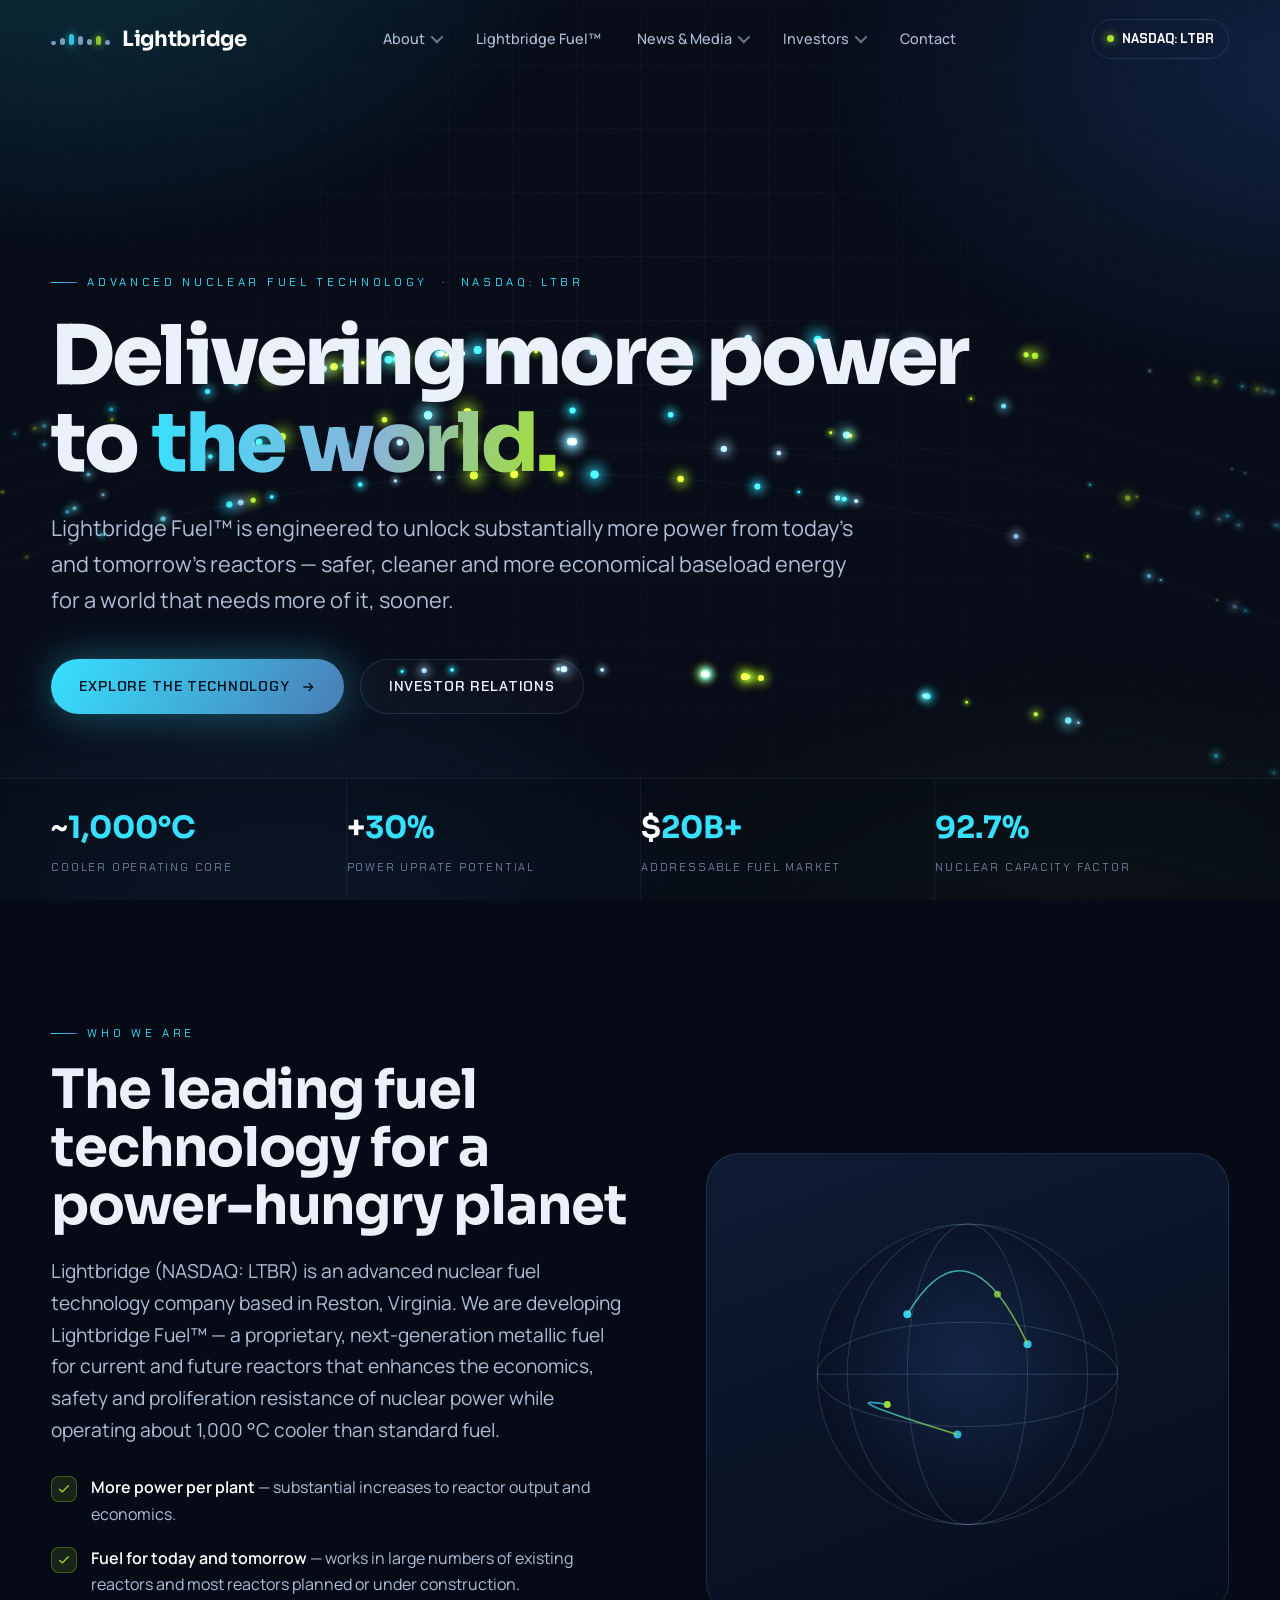
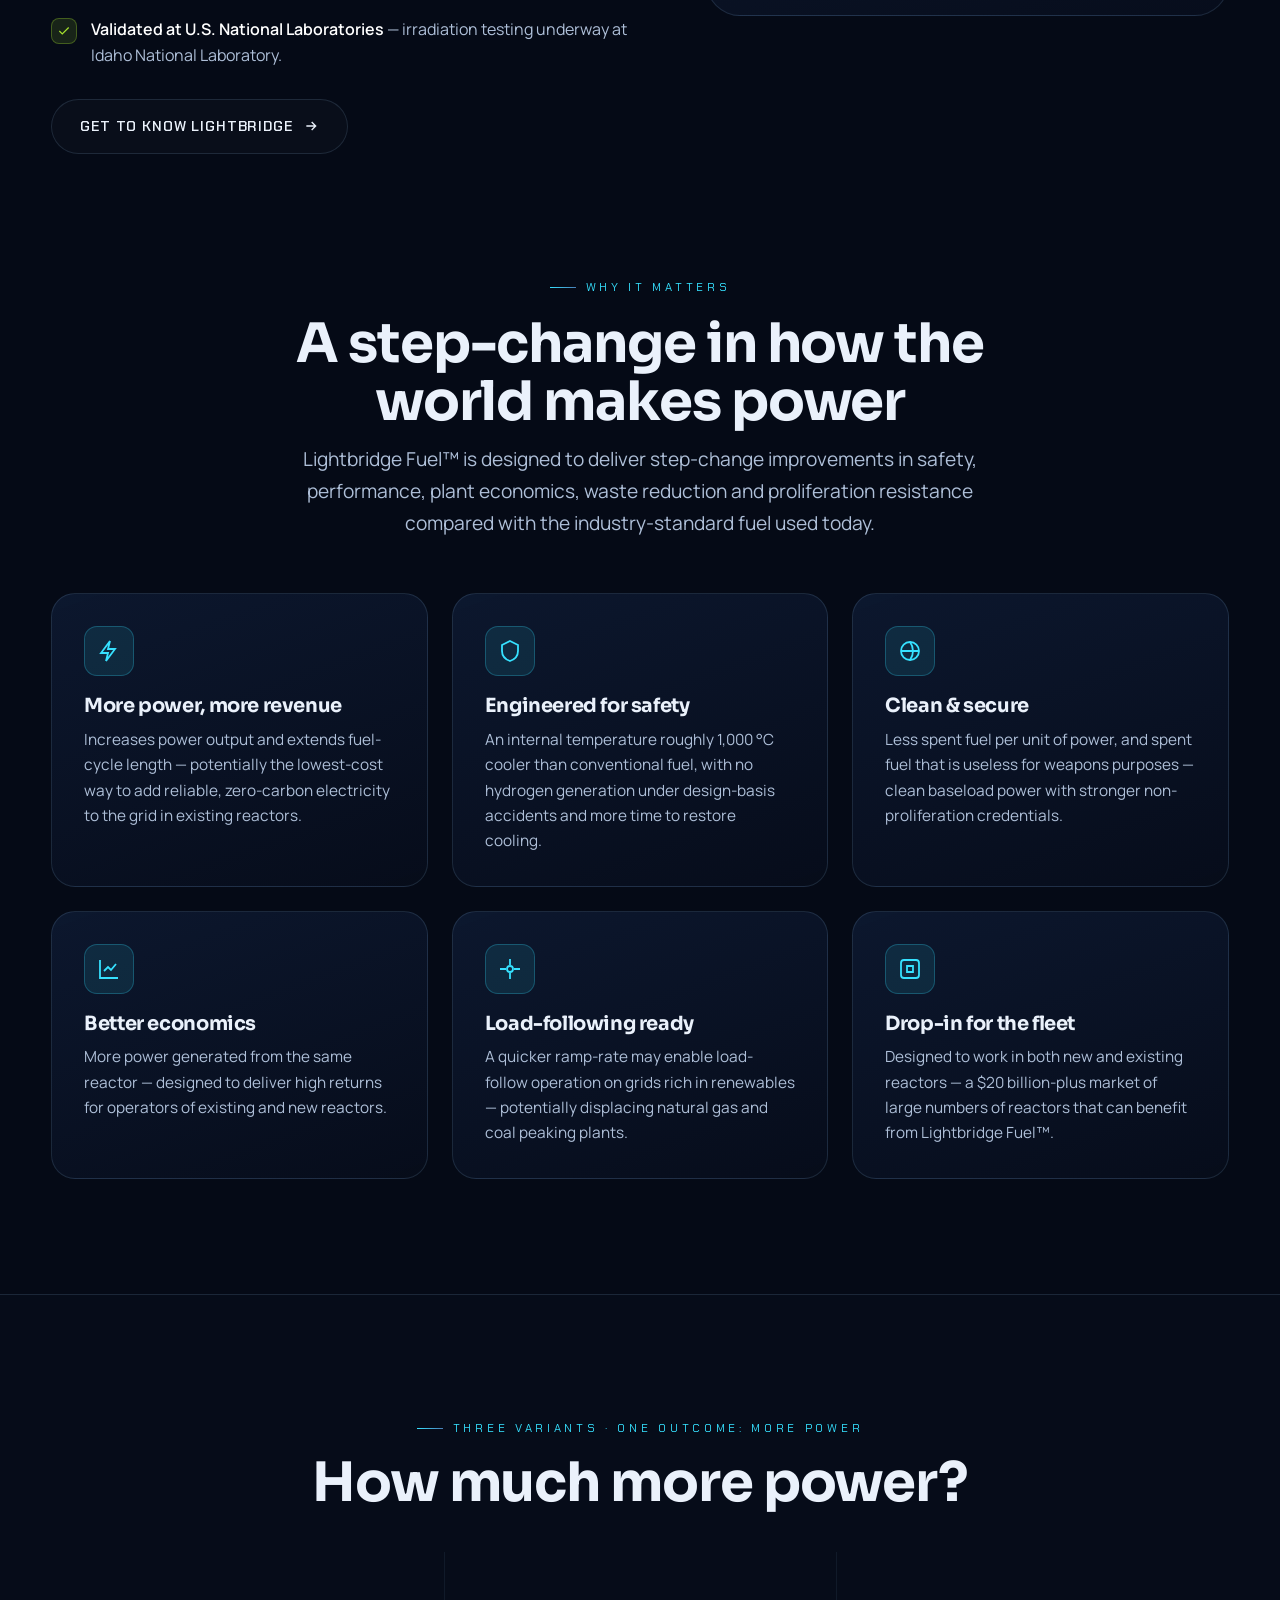
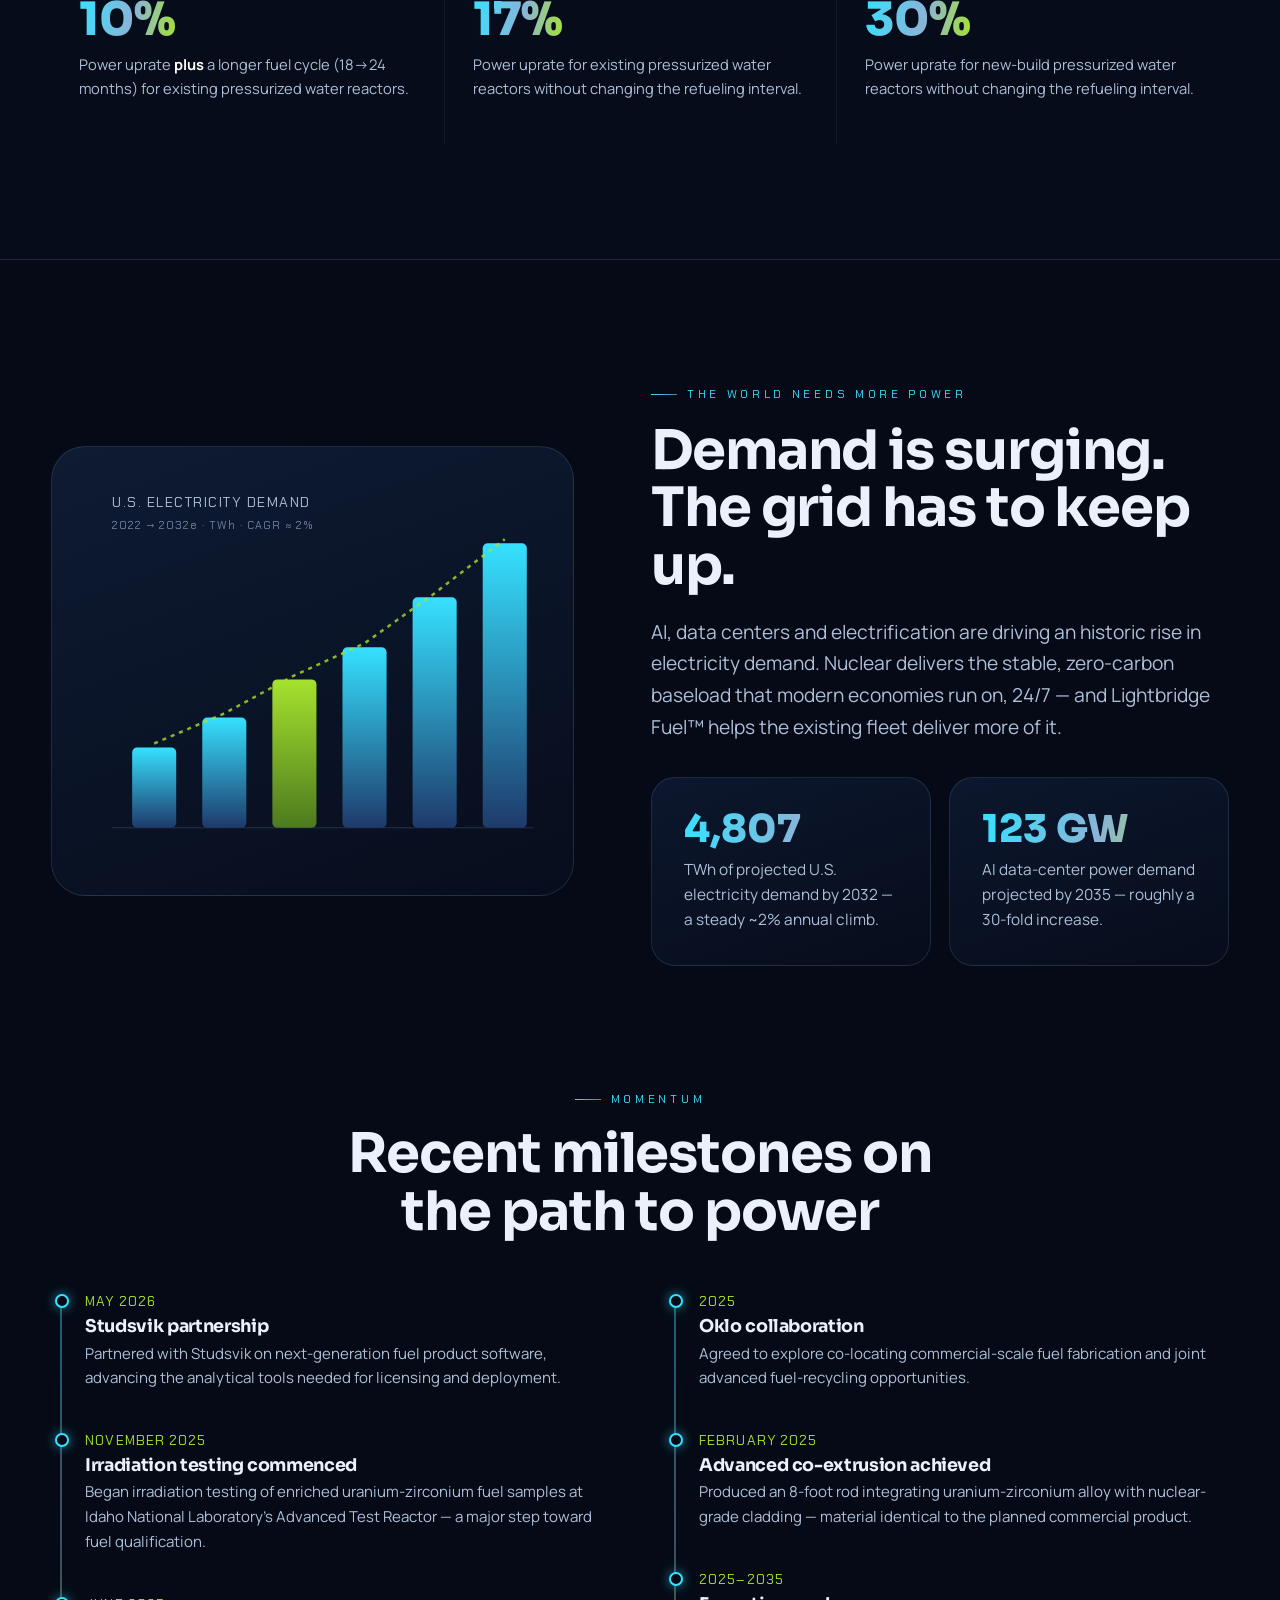
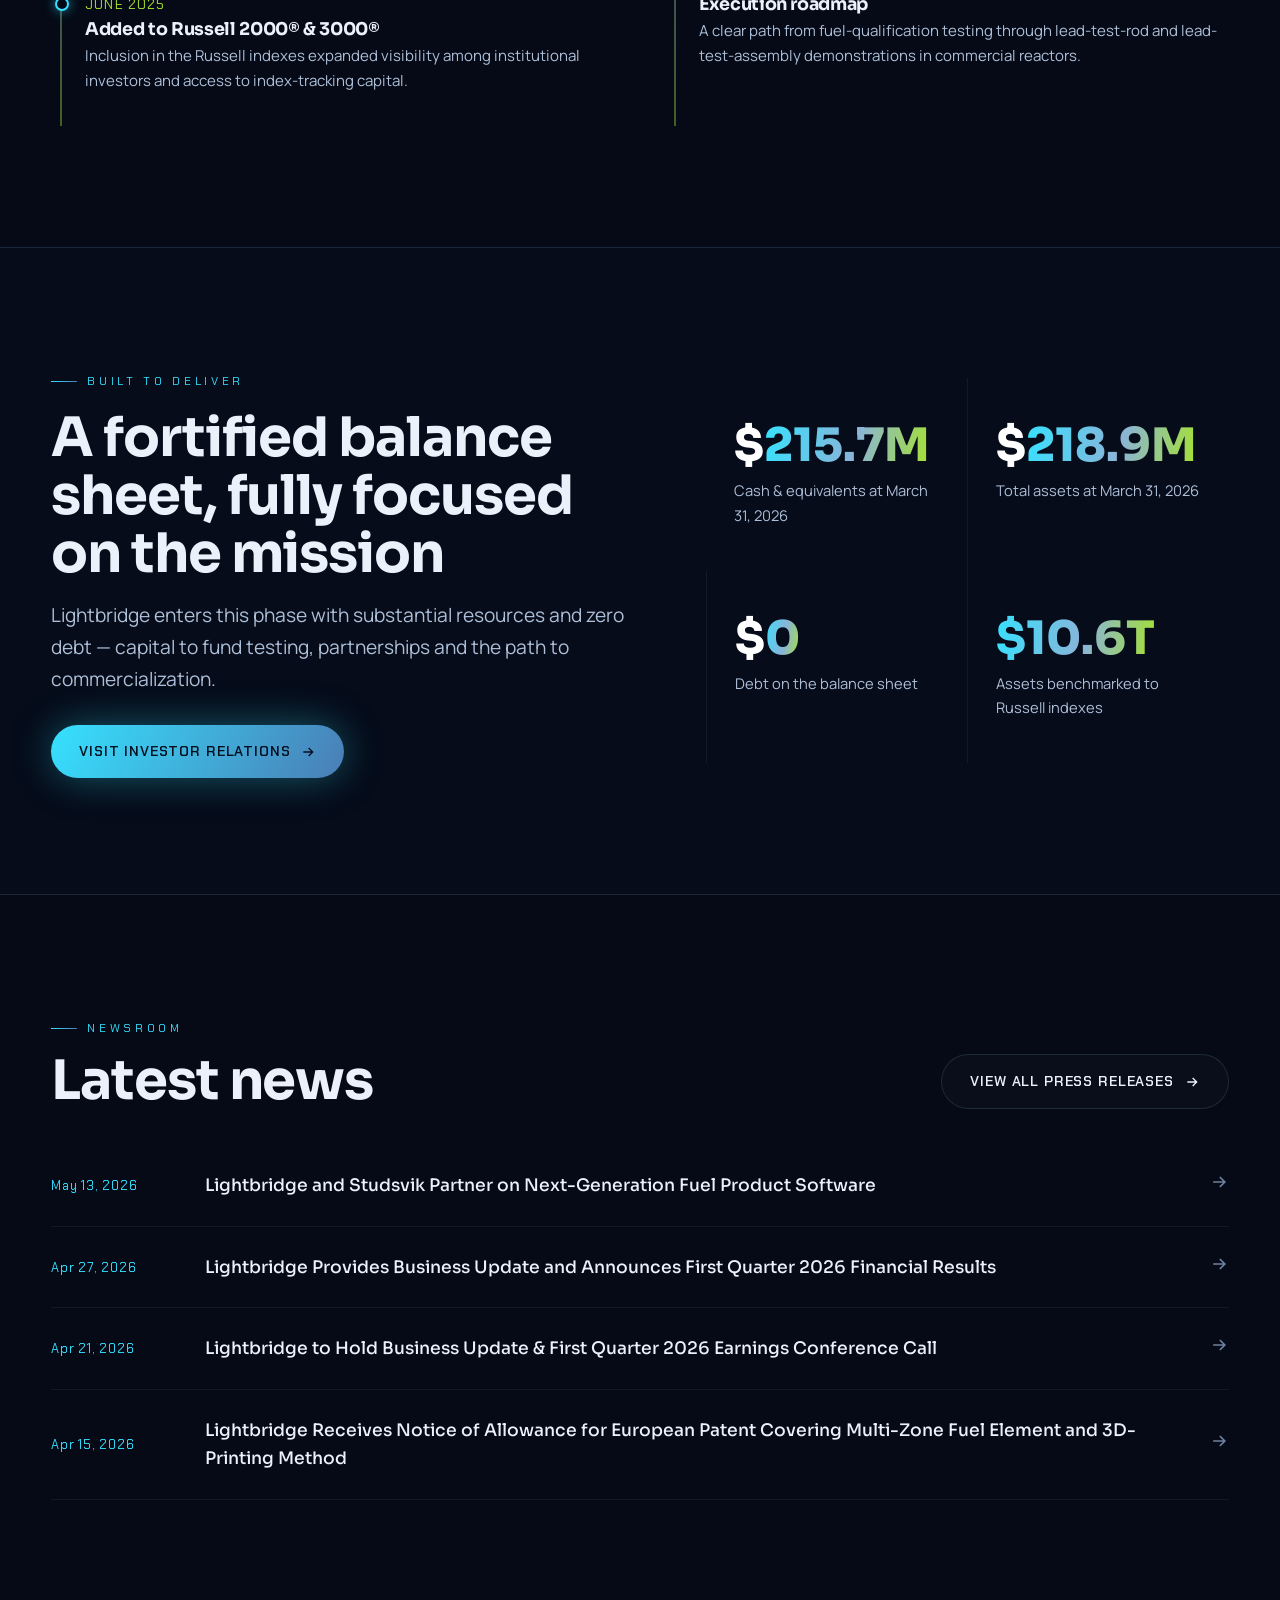
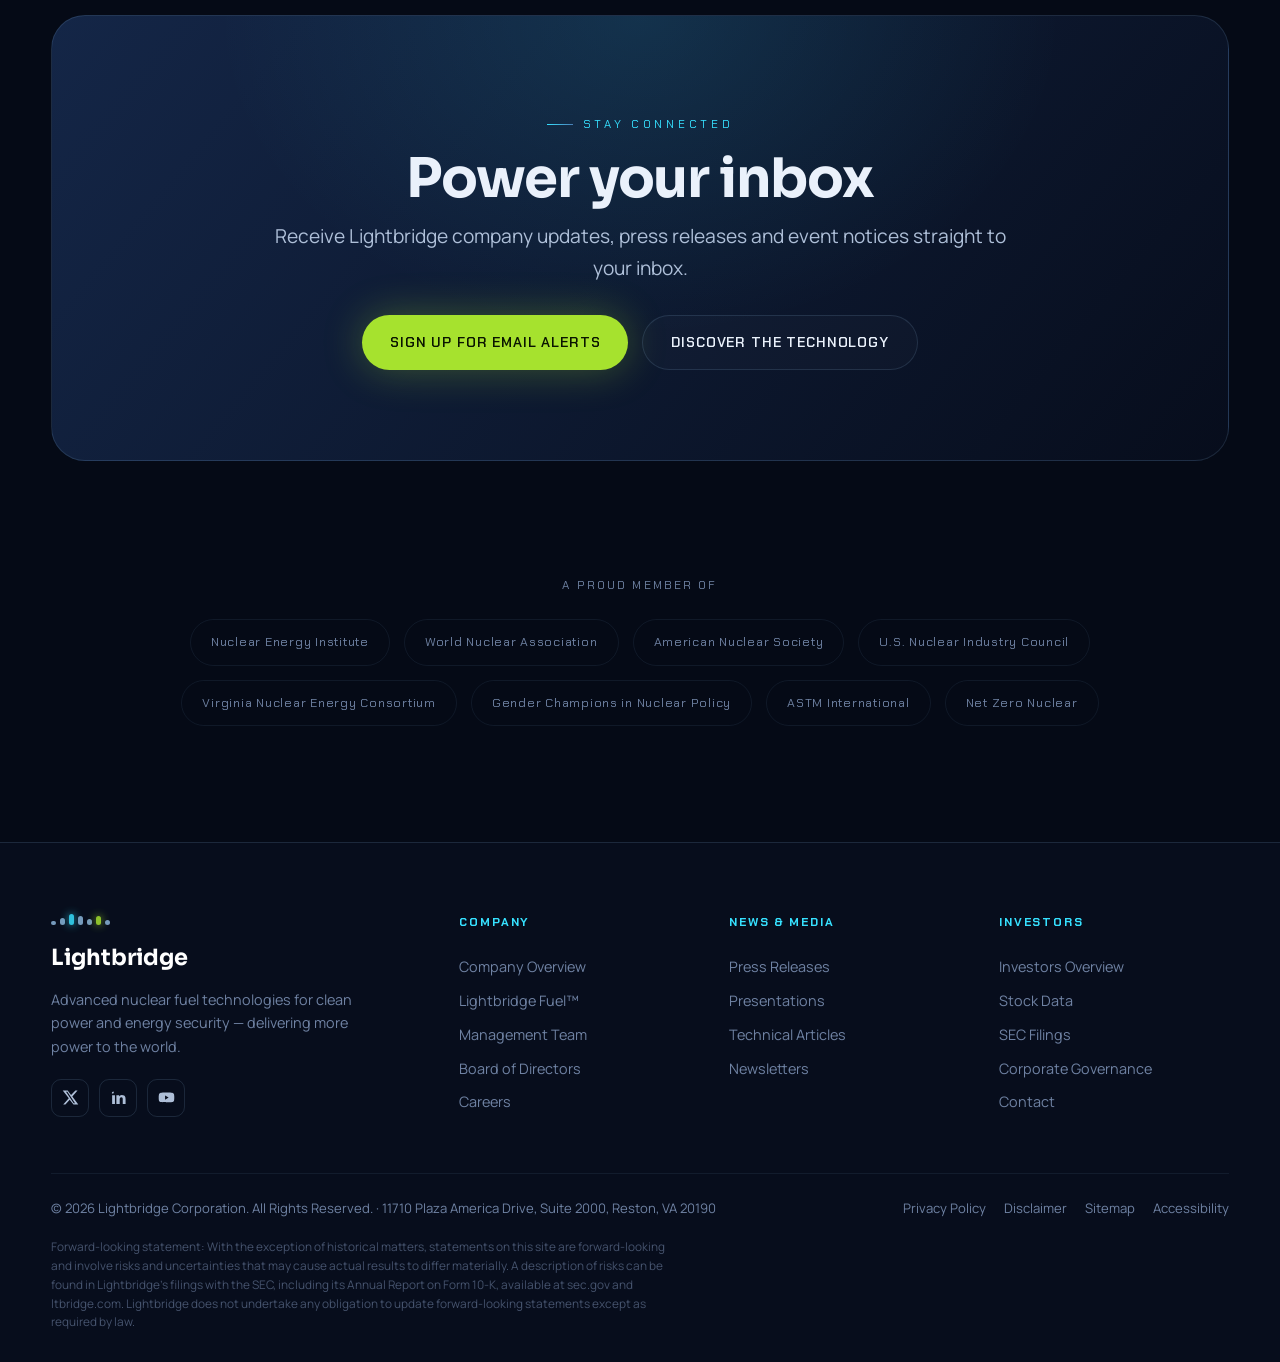
==== commit beffd740: "feat: update business model description and economics focus Refined business model explanation for c" ====
--- a/index.html
+++ b/index.html
@@ -172,7 +172,7 @@
       <div class="card reveal">
         <div class="ico"><svg viewBox="0 0 24 24" fill="none" stroke="currentColor" stroke-width="1.8"><path d="M3 3v18h18"/><path d="M7 14l4-4 3 3 5-6"/></svg></div>
         <h3>Better economics</h3>
-        <p>A licensing-and-royalty model based on the increased power generated — designed to deliver high returns for operators of existing and new reactors.</p>
+        <p>More power generated from the same reactor — designed to deliver high returns for operators of existing and new reactors.</p>
       </div>
       <div class="card reveal" data-d="1">
         <div class="ico"><svg viewBox="0 0 24 24" fill="none" stroke="currentColor" stroke-width="1.8"><path d="M12 2v6m0 8v6M2 12h6m8 0h6"/><circle cx="12" cy="12" r="3"/></svg></div>
